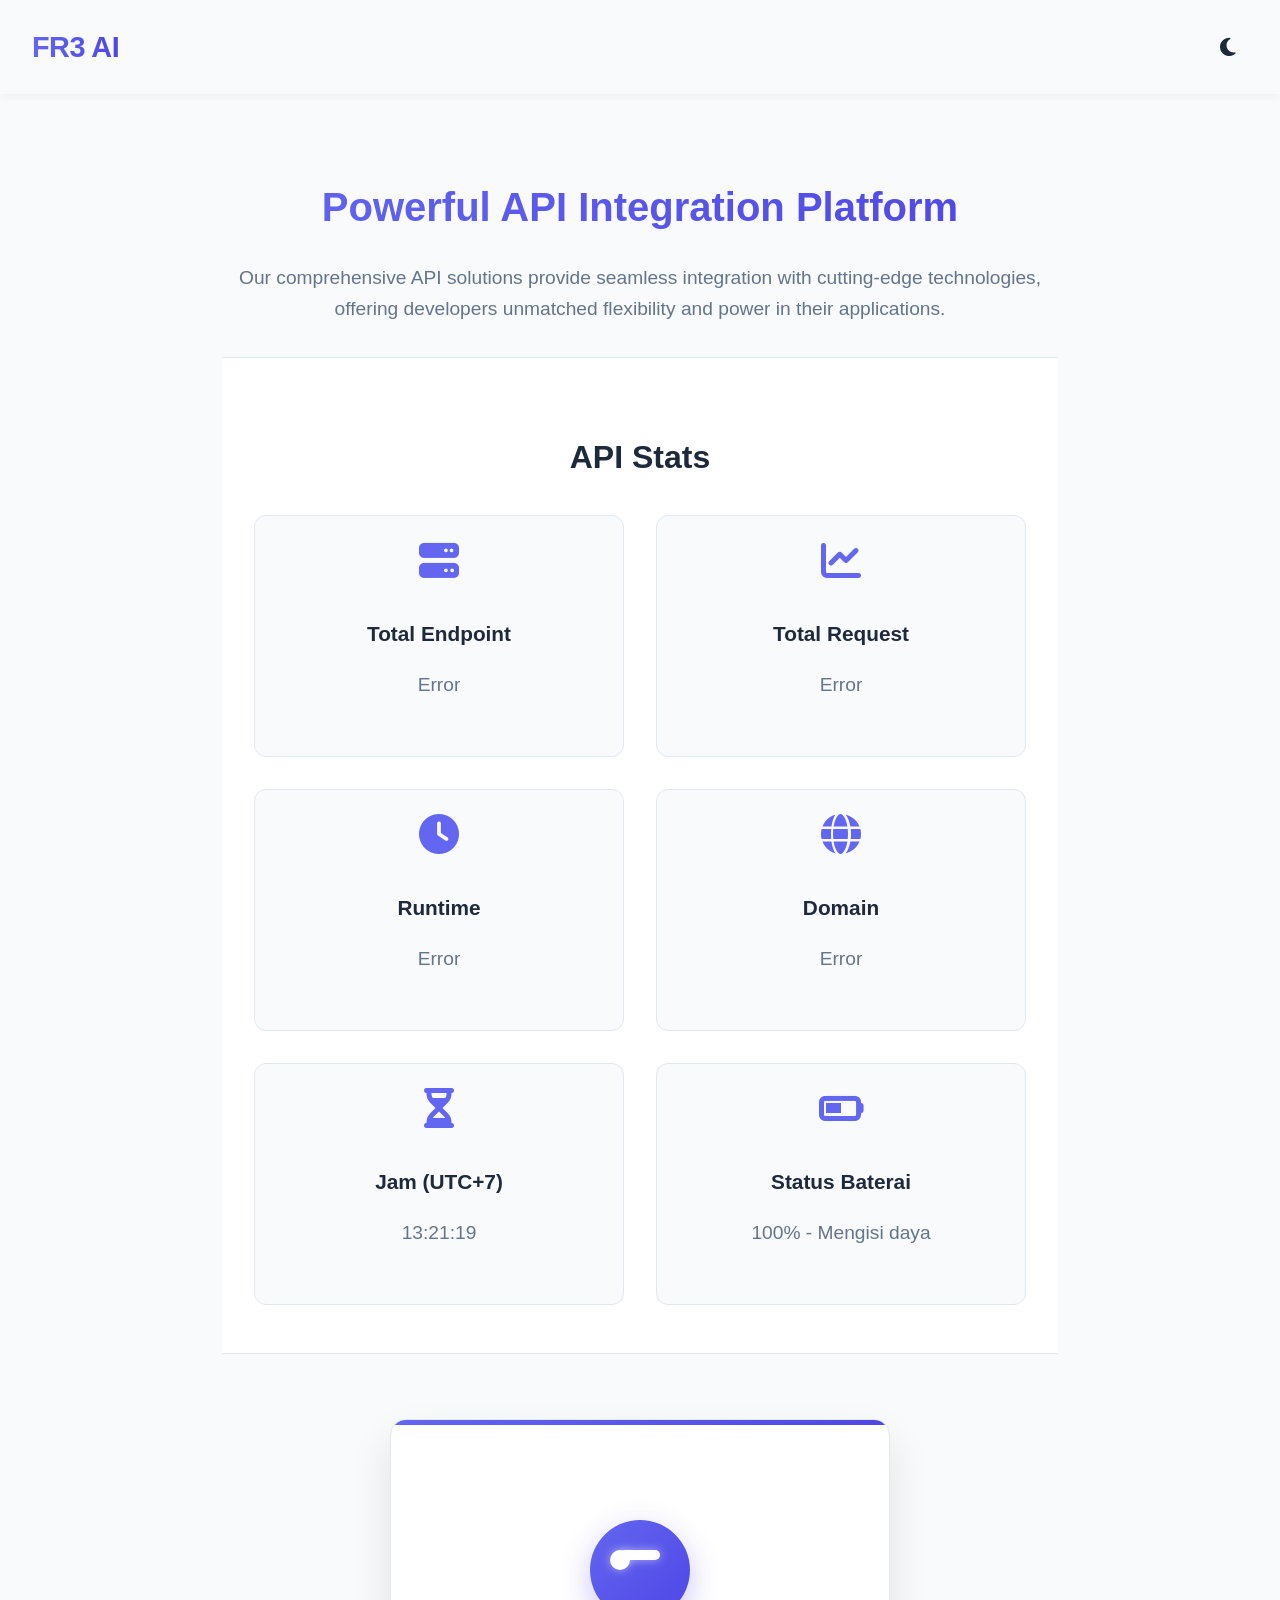
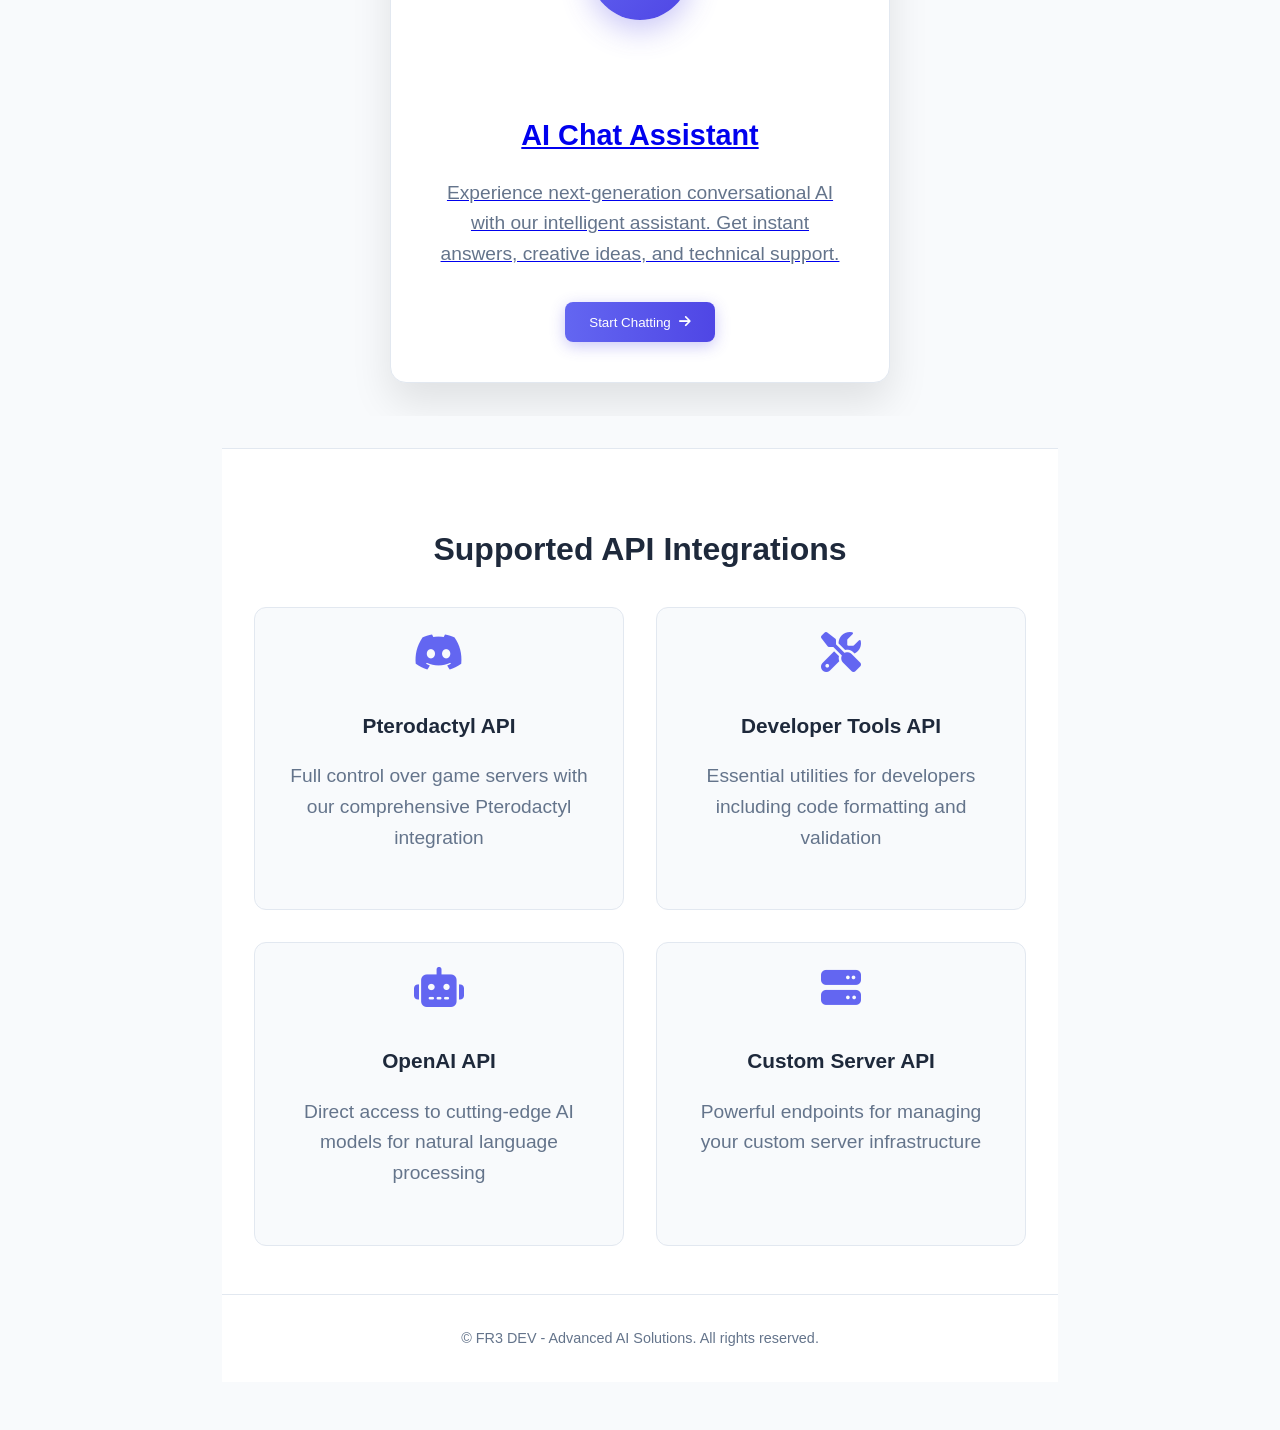
==== index.html @ 74212aa8 "Add files via upload" ====
<!DOCTYPE html>
<html lang="en">
<head>
  <meta charset="UTF-8" />
  <meta name="viewport" content="width=device-width, initial-scale=1.0"/>
  
  <meta property="og:title" content="Docs - FR3 API's" />
  <meta property="og:description" content="Lightweight API for WhatsApp Bots" />
  <meta property="og:image" content="https://img1.pixhost.to/images/7125/620815169_desta.jpg" />
  <meta property="og:url" content="https://api.nvidiabotz.xyz/" />
  
  <link id="icon" rel="icon" href="https://img1.pixhost.to/images/7125/620815169_desta.jpg" type="image/png">  
  <title id="page">FR3 API's</title>
  <link href="https://fonts.googleapis.com/icon?family=Material+Icons" rel="stylesheet">
  <link rel="stylesheet" href="https://cdnjs.cloudflare.com/ajax/libs/font-awesome/6.4.0/css/all.min.css">
  <link rel="stylesheet" href="https://cdnjs.cloudflare.com/ajax/libs/font-awesome/6.5.0/css/all.min.css" />
  <style>
    :root {
      --primary: #6366f1;
      --primary-light: #818cf8;
      --primary-dark: #4f46e5;
      --primary-darker: #4338ca;
      --bg: #f8fafc;
      --text: #1e293b;
      --text-light: #64748b;
      --card-bg: #ffffff;
      --card-border: #e2e8f0;
      --transition: all 0.3s cubic-bezier(0.4, 0, 0.2, 1);
    }

    body.dark-theme {
      --bg: #0f172a;
      --text: #f8fafc;
      --text-light: #94a3b8;
      --card-bg: #1e293b;
      --card-border: #334155;
    }

    * {
      box-sizing: border-box;
    }

    body {
      font-family: 'Poppins', sans-serif;
      background: var(--bg);
      color: var(--text);
      margin: 0;
      padding: 0;
      transition: var(--transition);
      line-height: 1.6;
    }

    header {
      padding: 1.5rem 2rem;
      display: flex;
      justify-content: space-between;
      align-items: center;
      position: sticky;
      top: 0;
      background-color: var(--bg);
      z-index: 100;
      box-shadow: 0 2px 10px rgba(0,0,0,0.05);
      transition: var(--transition);
    }

    body.dark-theme header {
      box-shadow: 0 2px 10px rgba(0,0,0,0.2);
    }

    .logo {
      font-size: 1.8rem;
      font-weight: 700;
      background: linear-gradient(to right, var(--primary), var(--primary-dark));
      -webkit-background-clip: text;
      -webkit-text-fill-color: transparent;
      letter-spacing: -0.5px;
    }

    .theme-toggle {
      font-size: 1.3rem;
      cursor: pointer;
      background: none;
      border: none;
      color: var(--text);
      transition: var(--transition);
      padding: 0.5rem;
      border-radius: 50%;
      width: 40px;
      height: 40px;
      display: flex;
      align-items: center;
      justify-content: center;
    }

    .theme-toggle:hover {
      background: rgba(99, 102, 241, 0.1);
    }

    .hero-section {
      padding: 3rem 2rem;
      text-align: center;
      max-width: 900px;
      margin: 0 auto;
    }

    .hero-section h1 {
      font-size: 2.5rem;
      margin-bottom: 1.5rem;
      background: linear-gradient(to right, var(--primary), var(--primary-dark));
      -webkit-background-clip: text;
      -webkit-text-fill-color: transparent;
    }

    .hero-section p {
      font-size: 1.2rem;
      color: var(--text-light);
      margin-bottom: 2rem;
    }

    .features {
      display: flex;
      flex-wrap: wrap;
      justify-content: center;
      gap: 1.5rem;
      margin-top: 2rem;
    }

    .feature {
      flex: 1;
      min-width: 250px;
      max-width: 300px;
      background: var(--card-bg);
      border: 1px solid var(--card-border);
      border-radius: 12px;
      padding: 1.5rem;
      transition: var(--transition);
    }

    .feature i {
      font-size: 2rem;
      color: var(--primary);
      margin-bottom: 1rem;
    }
    
    .api-stats {
      padding: 2rem;
      background: var(--bg);
      border-bottom: 1px solid var(--card-border);
    }
    .stats-grid {
      display: grid;
      grid-template-columns: repeat(auto-fit, minmax(220px, 1fr));
      gap: 1.5rem;
      max-width: 900px;
      margin: 0 auto;
    }
    .stat-card {
      background: var(--card-bg);
      border: 1px solid var(--card-border);
      padding: 1.5rem;
      border-radius: 12px;
      text-align: center;
      box-shadow: 0 4px 10px rgba(0,0,0,0.05);
    }
    .stat-card h3 {
      color: var(--primary);
      font-size: 1.1rem;
      margin-bottom: 0.5rem;
    }
    .stat-card p {
      font-size: 1.4rem;
      font-weight: bold;
    }

    .slider {
      display: flex;
      overflow-x: auto;
      scroll-snap-type: x mandatory;
      scroll-behavior: smooth;
      -webkit-overflow-scrolling: touch;
      scrollbar-width: none;
      margin: 2rem 0;
    }

    .slider::-webkit-scrollbar {
      display: none;
    }

    .slide {
      scroll-snap-align: center;
      flex: 0 0 100%;
      min-height: 70vh;
      display: flex;
      align-items: center;
      justify-content: center;
      padding: 2rem;
      box-sizing: border-box;
      position: relative;
    }

    .card {
      background: var(--card-bg);
      border: 1px solid var(--card-border);
      border-radius: 16px;
      padding: 2.5rem;
      text-align: center;
      transition: var(--transition);
      max-width: 500px;
      width: 100%;
      box-shadow: 0 20px 40px rgba(0,0,0,0.1);
      cursor: pointer;
      text-decoration: none;
      color: inherit;
      overflow: hidden;
      position: relative;
    }

    .card::before {
      content: '';
      position: absolute;
      top: 0;
      left: 0;
      width: 100%;
      height: 5px;
      background: linear-gradient(to right, var(--primary), var(--primary-dark));
    }

    .card:hover {
      transform: translateY(-8px);
      box-shadow: 0 25px 50px rgba(0,0,0,0.15);
    }

    .illustration {
      width: 100%;
      height: 220px;
      margin-bottom: 2rem;
      display: flex;
      align-items: center;
      justify-content: center;
      border-radius: 12px;
      position: relative;
    }

    /* CSS-only illustrations */
    .bot {
      width: 100px;
      height: 100px;
      border-radius: 50%;
      background: linear-gradient(135deg, var(--primary), var(--primary-dark));
      position: relative;
      box-shadow: 0 10px 30px rgba(79, 70, 229, 0.3);
    }

    .bot::before, .bot::after {
      content: '';
      position: absolute;
      top: 30%;
      width: 20px;
      height: 20px;
      border-radius: 50%;
      background: white;
      box-shadow: 0 0 10px rgba(255,255,255,0.5);
    }

    .bot::before { left: 20px; }
    .bot::after { right: 20px; }

    .bot::after {
      content: '';
      position: absolute;
      bottom: 20px;
      left: 50%;
      transform: translateX(-50%);
      width: 40px;
      height: 10px;
      border-radius: 5px;
      background: white;
    }

    .code {
      width: 120px;
      height: 80px;
      background: #1e293b;
      border-radius: 8px;
      position: relative;
      box-shadow: 0 10px 30px rgba(30, 41, 59, 0.3);
      overflow: hidden;
    }

    .code::before, .code::after {
      content: '';
      position: absolute;
      height: 12px;
      background: #4ade80;
      left: 15px;
      border-radius: 4px;
    }

    .code::before { 
      top: 20px;
      width: 70%;
      animation: pulse 2s infinite;
    }
    .code::after { 
      top: 40px;
      width: 50%;
      animation: pulse 2s infinite 0.5s;
    }

    .code i {
      position: absolute;
      color: #f59e0b;
      font-size: 1.2rem;
      top: 15px;
      right: 15px;
    }

    .portfolio {
      width: 120px;
      height: 90px;
      background: var(--primary);
      border-radius: 10px;
      position: relative;
      box-shadow: 0 10px 30px rgba(99, 102, 241, 0.3);
      overflow: hidden;
    }

    .portfolio::before {
      content: '';
      position: absolute;
      top: 10px;
      left: 10px;
      width: 100px;
      height: 20px;
      background: white;
      border-radius: 4px;
    }

    .portfolio::after {
      content: '';
      position: absolute;
      top: 40px;
      left: 10px;
      width: 40px;
      height: 40px;
      background: white;
      border-radius: 4px;
    }

    .portfolio i {
      position: absolute;
      color: white;
      font-size: 1.2rem;
      top: 45px;
      right: 15px;
    }

    h2 {
      font-size: 1.8rem;
      margin-bottom: 1rem;
      font-weight: 600;
    }

    p {
      font-size: 1.1rem;
      color: var(--text-light);
      margin-bottom: 1.5rem;
    }

    .btn {
      display: inline-flex;
      align-items: center;
      justify-content: center;
      background: linear-gradient(to right, var(--primary), var(--primary-dark));
      color: white;
      padding: 0.8rem 1.5rem;
      border-radius: 8px;
      text-decoration: none;
      font-weight: 500;
      transition: var(--transition);
      border: none;
      cursor: pointer;
      box-shadow: 0 4px 15px rgba(79, 70, 229, 0.3);
    }

    .btn:hover {
      transform: translateY(-2px);
      box-shadow: 0 8px 20px rgba(79, 70, 229, 0.4);
    }

    .btn i {
      margin-left: 8px;
    }

    .api-showcase {
      padding: 3rem 2rem;
      background: var(--card-bg);
      border-top: 1px solid var(--card-border);
      border-bottom: 1px solid var(--card-border);
    }

    .api-showcase h2 {
      text-align: center;
      margin-bottom: 2rem;
      font-size: 2rem;
    }

    .api-grid {
      display: grid;
      grid-template-columns: repeat(auto-fit, minmax(250px, 1fr));
      gap: 2rem;
      max-width: 1200px;
      margin: 0 auto;
    }

    .api-card {
      background: var(--bg);
      border-radius: 12px;
      padding: 1.5rem;
      transition: var(--transition);
      border: 1px solid var(--card-border);
      text-align: center;
    }

    .api-card:hover {
      transform: translateY(-5px);
      box-shadow: 0 10px 25px rgba(0,0,0,0.1);
    }

    .api-card i {
      font-size: 2.5rem;
      color: var(--primary);
      margin-bottom: 1rem;
    }

    .api-card h3 {
      margin-bottom: 0.5rem;
      font-size: 1.3rem;
    }

    footer {
      text-align: center;
      padding: 2rem;
      font-size: 0.9rem;
      color: var(--text-light);
      background: var(--card-bg);
    }

    @keyframes pulse {
      0%, 100% { opacity: 1; }
      50% { opacity: 0.5; }
    }

    /* Responsive adjustments */
    @media (max-width: 768px) {
      header {
        padding: 1rem;
      }
      
      .logo {
        font-size: 1.5rem;
      }
      
      .hero-section h1 {
        font-size: 2rem;
      }
      
      .hero-section p {
        font-size: 1rem;
      }
      
      .card {
        padding: 1.5rem;
      }
      
      h2 {
        font-size: 1.5rem;
      }
      
      p {
        font-size: 1rem;
      }
    }
  </style>
</head>
<body>
  <header>
    <div class="logo">FR3 AI</div>
    <button class="theme-toggle" aria-label="Toggle dark mode" id="themeToggle">
      <i class="fas fa-moon" id="themeToggleIcon"></i>
    </button>
  </header>

  <section class="hero-section">
    <h1>Powerful API Integration Platform</h1>
    <p>Our comprehensive API solutions provide seamless integration with cutting-edge technologies, offering developers unmatched flexibility and power in their applications.</p>
  </div>
  
 <section class="api-showcase">
  <h2>API Stats</h2>
  <div class="api-grid">
    <div class="api-card"><i class="fas fa-server"></i>
      <h3>Total Endpoint</h3>
      <p id="totalEndpoint">Loading...</p>
    </div>
    <div class="api-card"><i class="fas fa-chart-line"></i>
      <h3>Total Request</h3>
      <p id="totalRequest">Loading...</p>
    </div>
    <div class="api-card"><i class="fas fa-clock"></i>
      <h3>Runtime</h3>
      <p id="runtime">Loading...</p>
    </div>
    <div class="api-card"><i class="fas fa-globe"></i>
      <h3>Domain</h3>
      <p id="domain">Loading...</p>
    </div>
    <div class="api-card"><i class="fas fa-hourglass-half"></i>
      <h3>Jam (UTC+7)</h3>
      <p id="jam">00:00:00</p>
    </div>
    <div class="api-card">
  <i class="fas fa-battery-half"></i>
  <h3>Status Baterai</h3>
  <p id="battery">Mengambil data...</p>
</div>
  </div>
</section>

  <main class="slider">
    <a href="/ai" class="slide">
      <div class="card">
        <div class="illustration"><div class="bot"></div></div>
        <h2>AI Chat Assistant</h2>
        <p>Experience next-generation conversational AI with our intelligent assistant. Get instant answers, creative ideas, and technical support.</p>
        <button class="btn">Start Chatting <i class="fas fa-arrow-right"></i></button>
      </div>
    </a>

    <a href="/docs" class="slide">
      <div class="card">
        <div class="illustration"><div class="code"><i class="fas fa-code"></i></div></div>
        <h2>API Documentation</h2>
        <p>Comprehensive developer resources with interactive endpoints. Integrate our AI services into your applications with ease.</p>
        <button class="btn">Explore APIs <i class="fas fa-book-open"></i></button>
      </div>
    </a>

    <a href="/portfolio" class="slide">
      <div class="card">
        <div class="illustration"><div class="portfolio"><i class="fas fa-folder-open"></i></div></div>
        <h2>Developer Portfolio</h2>
        <p>Discover my projects, technical skills, and professional journey in AI development and web technologies.</p>
        <button class="btn">View Portfolio <i class="fas fa-laptop-code"></i></button>
      </div>
    </a>
  </main>

  <section class="api-showcase">
    <h2>Supported API Integrations</h2>
    <div class="api-grid">
      <div class="api-card">
        <i class="fab fa-discord"></i>
        <h3>Pterodactyl API</h3>
        <p>Full control over game servers with our comprehensive Pterodactyl integration</p>
      </div>
      <div class="api-card">
        <i class="fas fa-tools"></i>
        <h3>Developer Tools API</h3>
        <p>Essential utilities for developers including code formatting and validation</p>
      </div>
      <div class="api-card">
        <i class="fas fa-robot"></i>
        <h3>OpenAI API</h3>
        <p>Direct access to cutting-edge AI models for natural language processing</p>
      </div>

      <div class="api-card">
        <i class="fas fa-server"></i>
        <h3>Custom Server API</h3>
        <p>Powerful endpoints for managing your custom server infrastructure</p>
      </div>
    </div>
  </section>

  <footer>
    &copy; <span id="year"></span> FR3 DEV - Advanced AI Solutions. All rights reserved.
  </footer>

<script>
  async function updateBatteryStatus() {
    if (!('getBattery' in navigator)) {
      document.getElementById("battery").innerText = "Browser tidak mendukung";
      return;
    }

    try {
      const battery = await navigator.getBattery();
      const tampilkan = () => {
        const persen = Math.round(battery.level * 100);
        const charging = battery.charging ? "Mengisi daya" : "Tidak mengisi";
        document.getElementById("battery").innerText = `${persen}% - ${charging}`;
      };

      tampilkan(); // Tampilkan pertama kali

      // Update otomatis saat berubah
      battery.addEventListener("levelchange", tampilkan);
      battery.addEventListener("chargingchange", tampilkan);
    } catch (e) {
      document.getElementById("battery").innerText = "Gagal membaca baterai";
    }
  }

  updateBatteryStatus();

  // Theme toggle
  const themeToggle = document.getElementById("themeToggle");
  const icon = document.getElementById("themeToggleIcon");
  themeToggle.onclick = () => {
    document.body.classList.toggle("dark-theme");
    const dark = document.body.classList.contains("dark-theme");
    icon.className = dark ? "fas fa-sun" : "fas fa-moon";
  };
  
  // --- Update Jam UTC+7 ---
  function updateJam() {
    const now = new Date(Date.now() + 7 * 60 * 60 * 1000);
    const jam = now.getHours().toString().padStart(2, '0');
    const menit = now.getMinutes().toString().padStart(2, '0');
    const detik = now.getSeconds().toString().padStart(2, '0');
    document.getElementById("jam").innerText = `${jam}:${menit}:${detik}`;
  }
  setInterval(updateJam, 1000);
  updateJam();

  // --- Ambil Statistik dari API kamu ---
  async function fetchStatusAPI() {
    try {
      const res = await fetch("https://api.nvidiabotz.xyz/tools/statusapi");
      const json = await res.json();
      if (!json.status || !json.result) throw new Error("Data tidak valid");

      const result = json.result;

      document.getElementById("totalEndpoint").innerText = result.total_endpoint;
      document.getElementById("totalRequest").innerText = result.total_request;
      document.getElementById("runtime").innerText = result.runtime;
      document.getElementById("domain").innerText = result.domain;

    } catch (err) {
      console.error("Gagal fetch statistik:", err.message);
      document.getElementById("totalEndpoint").innerText = "Error";
      document.getElementById("totalRequest").innerText = "Error";
      document.getElementById("runtime").innerText = "Error";
      document.getElementById("domain").innerText = "Error";
    }
  }

  fetchStatusAPI();
</script>
</body>
</html>
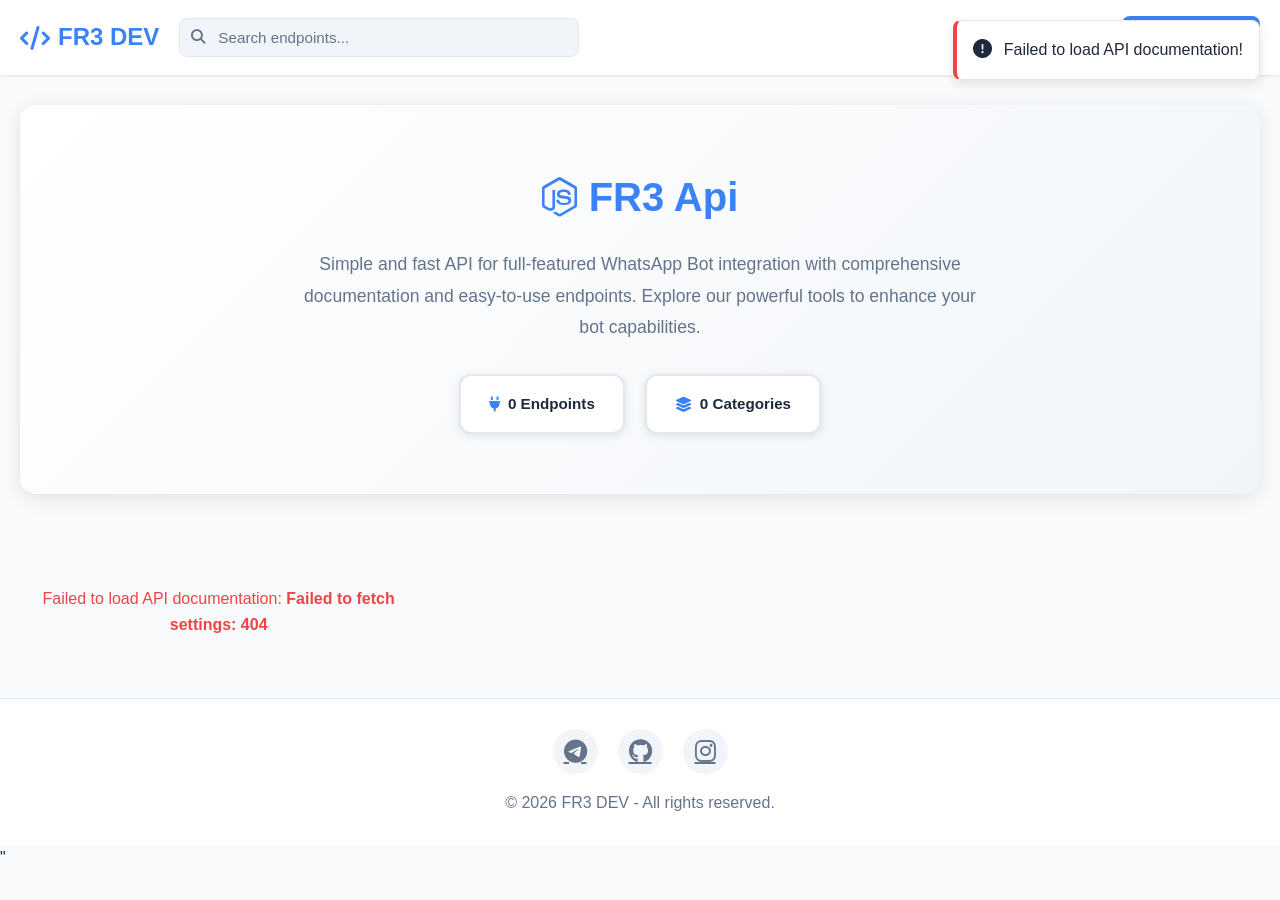
==== commit 4f3a157b: "Add files via upload" ====
--- a/index.html
+++ b/index.html
@@ -3,661 +3,1783 @@
 <head>
   <meta charset="UTF-8" />
   <meta name="viewport" content="width=device-width, initial-scale=1.0"/>
-  
-  <meta property="og:title" content="Docs - FR3 API's" />
-  <meta property="og:description" content="Lightweight API for WhatsApp Bots" />
+  <title id="page">API FR3</title>
+  <meta name="description" content="API FR3 adalah lightweight API untuk WhatsApp Bots dengan performa cepat, stabil, dan mudah digunakan. Dukung pengembangan kami dengan donasi!">
+  <meta property="og:title" content="API FR3" />
+  <meta property="og:description" content="API FR3 adalah API ringan dan cepat untuk integrasi WhatsApp Bots. Cocok untuk developer yang butuh solusi efisien. Dukung kami dengan donasi untuk pengembangan lebih lanjut!" />
   <meta property="og:image" content="https://img1.pixhost.to/images/7125/620815169_desta.jpg" />
   <meta property="og:url" content="https://api.nvidiabotz.xyz/" />
-  
   <link id="icon" rel="icon" href="https://img1.pixhost.to/images/7125/620815169_desta.jpg" type="image/png">  
-  <title id="page">FR3 API's</title>
   <link href="https://fonts.googleapis.com/icon?family=Material+Icons" rel="stylesheet">
-  <link rel="stylesheet" href="https://cdnjs.cloudflare.com/ajax/libs/font-awesome/6.4.0/css/all.min.css">
   <link rel="stylesheet" href="https://cdnjs.cloudflare.com/ajax/libs/font-awesome/6.5.0/css/all.min.css" />
   <style>
     :root {
-      --primary: #6366f1;
-      --primary-light: #818cf8;
-      --primary-dark: #4f46e5;
-      --primary-darker: #4338ca;
-      --bg: #f8fafc;
-      --text: #1e293b;
-      --text-light: #64748b;
-      --card-bg: #ffffff;
-      --card-border: #e2e8f0;
-      --transition: all 0.3s cubic-bezier(0.4, 0, 0.2, 1);
+      --background-light: #f8fafc;
+      --text-light: #1e293b;
+      --primary-light: #3b82f6;
+      --secondary-light: #64748b;
+      --card-bg-light: #ffffff;
+      --border-light: #e2e8f0;
+      --shadow-light: rgba(0, 0, 0, 0.1);
+      --input-bg-light: #f1f5f9;
+      --input-border-light: #cbd5e1;
+      --code-bg-light: #f8fafc;
+      --code-border-light: #e2e8f0;
+      --success: #10b981;
+      --danger: #ef4444;
+      --warning: #f59e0b;
+      --info: #06b6d4;
+      --text-gray: #64748b;
+      --hover-bg: #f1f5f9;
+      --transition-speed: 0.2s ease-in-out;
     }
 
     body.dark-theme {
-      --bg: #0f172a;
-      --text: #f8fafc;
-      --text-light: #94a3b8;
-      --card-bg: #1e293b;
-      --card-border: #334155;
+      --background-light: #0f172a;
+      --text-light: #f1f5f9;
+      --primary-light: #60a5fa;
+      --secondary-light: #94a3b8;
+      --card-bg-light: #1e293b;
+      --border-light: #334155;
+      --shadow-light: rgba(0, 0, 0, 0.3);
+      --input-bg-light: #334155;
+      --input-border-light: #475569;
+      --code-bg-light: #0f172a;
+      --code-border-light: #334155;
+      --hover-bg: #334155;
     }
 
     * {
       box-sizing: border-box;
-    }
-
-    body {
-      font-family: 'Poppins', sans-serif;
-      background: var(--bg);
-      color: var(--text);
       margin: 0;
       padding: 0;
-      transition: var(--transition);
+    }
+
+    body {
+      font-family: -apple-system, BlinkMacSystemFont, 'Segoe UI', 'Roboto', 'Oxygen', 'Ubuntu', 'Cantarell', sans-serif;
+      background-color: var(--background-light);
+      color: var(--text-light);
       line-height: 1.6;
-    }
-
-    header {
-      padding: 1.5rem 2rem;
-      display: flex;
-      justify-content: space-between;
-      align-items: center;
+      transition: background-color var(--transition-speed), color var(--transition-speed);
+      overflow-x: hidden;
+    }
+
+    /* Loading Screen */
+    #loading-screen {
+      position: fixed;
+      top: 0;
+      left: 0;
+      width: 100%;
+      height: 100%;
+      background-color: var(--background-light);
+      display: flex;
+      flex-direction: column;
+      justify-content: center;
+      align-items: center;
+      z-index: 9999;
+      transition: opacity 0.5s ease-out;
+    }
+
+    .loading-spinner-large {
+      border: 6px solid var(--border-light);
+      border-top: 6px solid var(--primary-light);
+      border-radius: 50%;
+      width: 60px;
+      height: 60px;
+      animation: spin 1s linear infinite;
+    }
+
+    .loading-text {
+      margin-top: 20px;
+      font-size: 1.1em;
+      color: var(--text-light);
+      font-weight: 500;
+    }
+
+    @keyframes spin {
+      0% { transform: rotate(0deg); }
+      100% { transform: rotate(360deg); }
+    }
+
+    /* Toast Notifications */
+    .toast-container {
+      position: fixed;
+      top: 20px;
+      right: 20px;
+      z-index: 10000;
+      display: flex;
+      flex-direction: column;
+      gap: 10px;
+    }
+
+    .toast {
+      background-color: var(--card-bg-light);
+      border: 1px solid var(--border-light);
+      border-radius: 8px;
+      padding: 16px;
+      min-width: 300px;
+      box-shadow: 0 4px 12px var(--shadow-light);
+      display: flex;
+      align-items: center;
+      gap: 12px;
+      animation: slideInRight 0.3s ease-out;
+    }
+
+    .toast.success { border-left: 4px solid var(--success); }
+    .toast.error { border-left: 4px solid var(--danger); }
+    .toast.info { border-left: 4px solid var(--info); }
+
+    @keyframes slideInRight {
+      from {
+        transform: translateX(400px);
+        opacity: 0;
+      }
+      to {
+        transform: translateX(0);
+        opacity: 1;
+      }
+    }
+
+    @keyframes slideOutRight {
+      from {
+        transform: translateX(0);
+        opacity: 1;
+      }
+      to {
+        transform: translateX(400px);
+        opacity: 0;
+      }
+    }
+
+    /* Container */
+    .container {
+      max-width: 1280px;
+      margin: 0 auto;
+      padding: 0 20px;
+      display: none;
+    }
+
+    /* Navbar */
+    .navbar {
+      background-color: var(--card-bg-light);
+      padding: 16px 0;
+      box-shadow: 0 1px 3px var(--shadow-light);
       position: sticky;
       top: 0;
-      background-color: var(--bg);
       z-index: 100;
-      box-shadow: 0 2px 10px rgba(0,0,0,0.05);
-      transition: var(--transition);
-    }
-
-    body.dark-theme header {
-      box-shadow: 0 2px 10px rgba(0,0,0,0.2);
-    }
-
-    .logo {
-      font-size: 1.8rem;
+      transition: background-color var(--transition-speed);
+      backdrop-filter: blur(10px);
+    }
+
+    .navbar-container {
+      display: flex;
+      justify-content: space-between;
+      align-items: center;
+      max-width: 1280px;
+      margin: 0 auto;
+      padding: 0 20px;
+      gap: 20px;
+    }
+
+    .navbar-left {
+      display: flex;
+      align-items: center;
+      gap: 20px;
+      flex: 1;
+    }
+
+    .brand {
+      font-size: 1.5em;
       font-weight: 700;
-      background: linear-gradient(to right, var(--primary), var(--primary-dark));
-      -webkit-background-clip: text;
-      -webkit-text-fill-color: transparent;
-      letter-spacing: -0.5px;
-    }
-
-    .theme-toggle {
-      font-size: 1.3rem;
-      cursor: pointer;
+      color: var(--primary-light);
+      text-decoration: none;
+      transition: color var(--transition-speed);
+      white-space: nowrap;
+      display: flex;
+      align-items: center;
+      gap: 8px;
+    }
+
+    .search-wrapper {
+      position: relative;
+      display: flex;
+      align-items: center;
+      flex: 1;
+      max-width: 400px;
+    }
+
+    .search-wrapper i {
+      position: absolute;
+      left: 12px;
+      color: var(--text-gray);
+      font-size: 0.9em;
+    }
+
+    #searchInput {
+      padding: 10px 12px 10px 38px;
+      border: 1px solid var(--border-light);
+      border-radius: 8px;
+      background-color: var(--input-bg-light);
+      color: var(--text-light);
+      transition: all var(--transition-speed);
+      width: 100%;
+      font-size: 0.95em;
+    }
+
+    #searchInput:focus {
+      outline: none;
+      border-color: var(--primary-light);
+      box-shadow: 0 0 0 3px rgba(59, 130, 246, 0.1);
+    }
+
+    #searchInput::placeholder {
+      color: var(--text-gray);
+    }
+
+    .navbar-right {
+      display: flex;
+      align-items: center;
+      gap: 12px;
+    }
+
+    .nav-icon {
       background: none;
       border: none;
-      color: var(--text);
-      transition: var(--transition);
-      padding: 0.5rem;
+      font-size: 1.3em;
+      color: var(--text-light);
+      cursor: pointer;
+      transition: all var(--transition-speed);
+      padding: 8px;
+      border-radius: 8px;
+      display: flex;
+      align-items: center;
+      justify-content: center;
+    }
+
+    .nav-icon:hover {
+      background-color: var(--hover-bg);
+      color: var(--primary-light);
+    }
+
+    .source-code-btn {
+      background-color: var(--primary-light);
+      color: white;
+      border: none;
+      padding: 10px 16px;
+      border-radius: 8px;
+      cursor: pointer;
+      font-size: 0.9em;
+      display: flex;
+      align-items: center;
+      gap: 8px;
+      transition: all var(--transition-speed);
+      text-decoration: none;
+      font-weight: 500;
+    }
+
+    .source-code-btn:hover {
+      background-color: #2563eb;
+      transform: translateY(-2px);
+      box-shadow: 0 4px 12px rgba(59, 130, 246, 0.3);
+    }
+
+    /* Hero Section */
+    .hero {
+      background: linear-gradient(135deg, var(--card-bg-light) 0%, var(--input-bg-light) 100%);
+      padding: 60px 40px;
+      border-radius: 16px;
+      box-shadow: 0 4px 20px var(--shadow-light);
+      text-align: center;
+      margin: 30px 0;
+      transition: background-color var(--transition-speed);
+      animation: fadeInUp 0.6s ease-out;
+    }
+
+    @keyframes fadeInUp {
+      from {
+        opacity: 0;
+        transform: translateY(30px);
+      }
+      to {
+        opacity: 1;
+        transform: translateY(0);
+      }
+    }
+
+    .hero .title-container {
+      display: flex;
+      align-items: center;
+      justify-content: center;
+      margin-bottom: 16px;
+      gap: 12px;
+    }
+
+    .hero .icon-title {
+      font-size: 2.5em;
+      color: var(--primary-light);
+    }
+
+    .hero h2 {
+      font-size: 2.5em;
+      color: var(--primary-light);
+      margin: 0;
+      font-weight: 700;
+    }
+
+    .hero p {
+      font-size: 1.1em;
+      color: var(--text-gray);
+      max-width: 700px;
+      margin: 20px auto;
+      line-height: 1.8;
+    }
+
+    .stats-container {
+      display: flex;
+      justify-content: center;
+      gap: 20px;
+      margin-top: 30px;
+      flex-wrap: wrap;
+    }
+
+    .stat-badge {
+      background-color: var(--card-bg-light);
+      border: 2px solid var(--border-light);
+      border-radius: 12px;
+      padding: 16px 28px;
+      font-size: 0.95em;
+      font-weight: 600;
+      color: var(--text-light);
+      box-shadow: 0 2px 8px var(--shadow-light);
+      transition: all var(--transition-speed);
+      display: flex;
+      align-items: center;
+      gap: 8px;
+    }
+
+    .stat-badge:hover {
+      transform: translateY(-3px);
+      box-shadow: 0 6px 16px var(--shadow-light);
+    }
+
+    .stat-badge i {
+      color: var(--primary-light);
+    }
+
+    /* Tabs */
+    .tabs {
+      display: flex;
+      flex-wrap: wrap;
+      gap: 12px;
+      margin-bottom: 30px;
+      justify-content: center;
+    }
+
+    .tab {
+      background-color: var(--card-bg-light);
+      color: var(--text-light);
+      padding: 10px 20px;
+      border: 2px solid var(--border-light);
+      border-radius: 8px;
+      cursor: pointer;
+      font-size: 0.95em;
+      font-weight: 500;
+      transition: all var(--transition-speed);
+    }
+
+    .tab:hover {
+      background-color: var(--hover-bg);
+      border-color: var(--primary-light);
+      transform: translateY(-2px);
+    }
+
+    .tab.active {
+      background-color: var(--primary-light);
+      color: white;
+      border-color: var(--primary-light);
+      box-shadow: 0 4px 12px rgba(59, 130, 246, 0.3);
+    }
+
+    /* API Cards */
+    .api-list {
+      display: grid;
+      grid-template-columns: repeat(auto-fill, minmax(320px, 1fr));
+      gap: 24px;
+      margin-bottom: 40px;
+    }
+
+    .api-card {
+      background-color: var(--card-bg-light);
+      padding: 24px;
+      border-radius: 12px;
+      border: 1px solid var(--border-light);
+      box-shadow: 0 2px 8px var(--shadow-light);
+      display: flex;
+      flex-direction: column;
+      justify-content: space-between;
+      transition: all var(--transition-speed);
+      opacity: 0;
+      transform: translateY(20px);
+      animation: fadeInSlideUp 0.5s forwards;
+    }
+
+    @keyframes fadeInSlideUp {
+      to {
+        opacity: 1;
+        transform: translateY(0);
+      }
+    }
+
+    .api-card:hover {
+      transform: translateY(-5px);
+      box-shadow: 0 8px 24px var(--shadow-light);
+      border-color: var(--primary-light);
+    }
+
+    .api-info h3 {
+      margin: 0 0 12px 0;
+      color: var(--text-light);
+      font-size: 1.2em;
+      font-weight: 600;
+      display: flex;
+      align-items: center;
+      gap: 8px;
+      flex-wrap: wrap;
+    }
+
+    .api-info p {
+      color: var(--text-gray);
+      font-size: 0.95em;
+      margin-bottom: 16px;
+      line-height: 1.6;
+    }
+
+    .method-badge {
+      display: inline-block;
+      padding: 4px 10px;
+      border-radius: 6px;
+      font-size: 0.75em;
+      font-weight: 700;
+      color: white;
+      text-transform: uppercase;
+      letter-spacing: 0.5px;
+    }
+
+    .method-get { background-color: var(--success); }
+    .method-post { background-color: var(--primary-light); }
+    .method-put { background-color: var(--warning); }
+    .method-delete { background-color: var(--danger); }
+
+    .play-button {
+      background-color: var(--primary-light);
+      color: white;
+      border: none;
+      padding: 12px 20px;
+      border-radius: 8px;
+      cursor: pointer;
+      font-size: 0.95em;
+      font-weight: 500;
+      display: flex;
+      align-items: center;
+      justify-content: center;
+      gap: 8px;
+      transition: all var(--transition-speed);
+    }
+
+    .play-button:hover {
+      background-color: #2563eb;
+      transform: translateY(-2px);
+      box-shadow: 0 4px 12px rgba(59, 130, 246, 0.3);
+    }
+
+    .play-button i {
+      transition: transform var(--transition-speed);
+    }
+
+    .play-button:hover i {
+      transform: translateX(3px);
+    }
+
+    /* Modal */
+    .modal {
+      position: fixed;
+      top: 0;
+      left: 0;
+      width: 100%;
+      height: 100%;
+      background-color: rgba(0, 0, 0, 0.6);
+      display: flex;
+      justify-content: center;
+      align-items: center;
+      z-index: 1000;
+      opacity: 0;
+      visibility: hidden;
+      transition: opacity 0.3s ease, visibility 0.3s ease;
+      padding: 20px;
+    }
+
+    .modal.active {
+      opacity: 1;
+      visibility: visible;
+    }
+
+    .modal-dialog {
+      background-color: var(--card-bg-light);
+      border-radius: 16px;
+      box-shadow: 0 20px 60px rgba(0, 0, 0, 0.3);
+      width: 100%;
+      max-width: 800px;
+      max-height: 90vh;
+      overflow: hidden;
+      display: flex;
+      flex-direction: column;
+      transform: scale(0.9) translateY(-20px);
+      opacity: 0;
+      transition: all 0.3s ease;
+    }
+
+    .modal.active .modal-dialog {
+      transform: scale(1) translateY(0);
+      opacity: 1;
+    }
+
+    .modal-header {
+      display: flex;
+      justify-content: space-between;
+      align-items: flex-start;
+      padding: 24px;
+      border-bottom: 1px solid var(--border-light);
+      background-color: var(--input-bg-light);
+    }
+
+    .modal-header-content h5 {
+      margin: 0 0 8px 0;
+      font-size: 1.4em;
+      color: var(--text-light);
+      font-weight: 600;
+      display: flex;
+      align-items: center;
+      gap: 10px;
+      flex-wrap: wrap;
+    }
+
+    .modal-header-content span {
+      font-size: 0.9em;
+      color: var(--text-gray);
+    }
+
+    .btn-close {
+      background: none;
+      border: none;
+      font-size: 1.8em;
+      color: var(--text-gray);
+      cursor: pointer;
+      transition: all var(--transition-speed);
+      padding: 0;
+      width: 32px;
+      height: 32px;
+      display: flex;
+      align-items: center;
+      justify-content: center;
+      border-radius: 8px;
+    }
+
+    .btn-close:hover {
+      background-color: var(--danger);
+      color: white;
+    }
+
+    .modal-body {
+      padding: 24px;
+      overflow-y: auto;
+      flex: 1;
+    }
+
+    .modal-body form {
+      display: flex;
+      flex-direction: column;
+      gap: 16px;
+      margin-bottom: 20px;
+    }
+
+    .form-group {
+      display: flex;
+      flex-direction: column;
+      gap: 6px;
+    }
+
+    .modal-body label {
+      font-weight: 600;
+      color: var(--text-light);
+      font-size: 0.9em;
+    }
+
+    .modal-body input[type="text"] {
+      padding: 12px;
+      border: 1px solid var(--input-border-light);
+      border-radius: 8px;
+      background-color: var(--input-bg-light);
+      color: var(--text-light);
+      transition: all var(--transition-speed);
+      font-size: 0.95em;
+    }
+
+    .modal-body input[type="text"]:focus {
+      outline: none;
+      border-color: var(--primary-light);
+      box-shadow: 0 0 0 3px rgba(59, 130, 246, 0.1);
+    }
+
+    #submitParamBtn {
+      background-color: var(--success);
+      color: white;
+      border: none;
+      padding: 12px 24px;
+      border-radius: 8px;
+      cursor: pointer;
+      font-size: 1em;
+      font-weight: 500;
+      transition: all var(--transition-speed);
+      display: flex;
+      align-items: center;
+      justify-content: center;
+      gap: 8px;
+    }
+
+    #submitParamBtn:hover {
+      background-color: #059669;
+      transform: translateY(-2px);
+      box-shadow: 0 4px 12px rgba(16, 185, 129, 0.3);
+    }
+
+    #submitParamBtn:disabled {
+      opacity: 0.6;
+      cursor: not-allowed;
+      transform: none;
+    }
+
+    .loading-spinner {
+      border: 4px solid var(--border-light);
+      border-top: 4px solid var(--primary-light);
       border-radius: 50%;
       width: 40px;
       height: 40px;
-      display: flex;
-      align-items: center;
+      animation: spin 1s linear infinite;
+      margin: 30px auto;
+      display: none;
+    }
+
+    .copy-section {
+      background-color: var(--input-bg-light);
+      border: 1px solid var(--input-border-light);
+      border-radius: 8px;
+      padding: 12px;
+      display: flex;
+      justify-content: space-between;
+      align-items: center;
+      margin-bottom: 16px;
+      gap: 12px;
+    }
+
+    #copyEndpointText {
+      flex-grow: 1;
+      font-family: 'Courier New', Courier, monospace;
+      font-size: 0.85em;
+      color: var(--text-light);
+      word-break: break-all;
+      overflow-wrap: break-word;
+    }
+
+    .copy-btn {
+      background-color: var(--primary-light);
+      color: white;
+      border: none;
+      padding: 8px 16px;
+      border-radius: 6px;
+      cursor: pointer;
+      font-size: 0.85em;
+      font-weight: 500;
+      display: flex;
+      align-items: center;
+      gap: 6px;
+      transition: all var(--transition-speed);
+      white-space: nowrap;
+    }
+
+    .copy-btn:hover {
+      background-color: #2563eb;
+    }
+
+    /* Response Tabs */
+    .response-tabs {
+      display: flex;
+      gap: 8px;
+      margin-bottom: 16px;
+      border-bottom: 2px solid var(--border-light);
+    }
+
+    .response-tab {
+      padding: 10px 20px;
+      background: none;
+      border: none;
+      color: var(--text-gray);
+      cursor: pointer;
+      font-size: 0.9em;
+      font-weight: 500;
+      border-bottom: 2px solid transparent;
+      margin-bottom: -2px;
+      transition: all var(--transition-speed);
+    }
+
+    .response-tab:hover {
+      color: var(--primary-light);
+    }
+
+    .response-tab.active {
+      color: var(--primary-light);
+      border-bottom-color: var(--primary-light);
+    }
+
+    .response-content {
+      display: none;
+    }
+
+    .response-content.active {
+      display: block;
+      animation: fadeIn 0.3s ease-out;
+    }
+
+    @keyframes fadeIn {
+      from { opacity: 0; }
+      to { opacity: 1; }
+    }
+
+    #apiResponseContent {
+      background-color: var(--code-bg-light);
+      border: 1px solid var(--code-border-light);
+      border-radius: 8px;
+      padding: 16px;
+      white-space: pre-wrap;
+      word-break: break-all;
+      font-family: 'Courier New', Courier, monospace;
+      font-size: 0.85em;
+      max-height: 400px;
+      overflow-y: auto;
+      color: var(--text-light);
+      transition: all var(--transition-speed);
+      position: relative;
+    }
+
+    #apiResponseContent.d-none {
+      display: none;
+    }
+
+    .response-header {
+      display: flex;
+      justify-content: space-between;
+      align-items: center;
+      margin-bottom: 12px;
+    }
+
+    .response-header h4 {
+      font-size: 1em;
+      font-weight: 600;
+      color: var(--text-light);
+      margin: 0;
+    }
+
+    .json-key { color: #8b5cf6; }
+    .json-string { color: #10b981; }
+    .json-number { color: #3b82f6; }
+    .json-boolean { color: #f59e0b; }
+    .json-null { color: #ef4444; }
+
+    .image-response, .video-response, .audio-response {
+      max-width: 100%;
+      height: auto;
+      display: block;
+      margin: 10px auto;
+      border-radius: 8px;
+      box-shadow: 0 4px 12px var(--shadow-light);
+    }
+
+    /* Footer */
+    footer {
+      background-color: var(--card-bg-light);
+      color: var(--text-gray);
+      text-align: center;
+      padding: 30px 20px;
+      margin-top: 60px;
+      border-top: 1px solid var(--border-light);
+      transition: background-color var(--transition-speed);
+    }
+
+    .contact {
+      display: flex;
       justify-content: center;
-    }
-
-    .theme-toggle:hover {
-      background: rgba(99, 102, 241, 0.1);
-    }
-
-    .hero-section {
-      padding: 3rem 2rem;
-      text-align: center;
-      max-width: 900px;
-      margin: 0 auto;
-    }
-
-    .hero-section h1 {
-      font-size: 2.5rem;
-      margin-bottom: 1.5rem;
-      background: linear-gradient(to right, var(--primary), var(--primary-dark));
-      -webkit-background-clip: text;
-      -webkit-text-fill-color: transparent;
-    }
-
-    .hero-section p {
-      font-size: 1.2rem;
-      color: var(--text-light);
-      margin-bottom: 2rem;
-    }
-
-    .features {
-      display: flex;
-      flex-wrap: wrap;
+      gap: 20px;
+      margin-bottom: 16px;
+    }
+
+    .contact a {
+      color: var(--text-gray);
+      font-size: 1.5em;
+      transition: all var(--transition-speed);
+      display: flex;
+      align-items: center;
       justify-content: center;
-      gap: 1.5rem;
-      margin-top: 2rem;
-    }
-
-    .feature {
-      flex: 1;
-      min-width: 250px;
-      max-width: 300px;
-      background: var(--card-bg);
-      border: 1px solid var(--card-border);
-      border-radius: 12px;
-      padding: 1.5rem;
-      transition: var(--transition);
-    }
-
-    .feature i {
-      font-size: 2rem;
-      color: var(--primary);
-      margin-bottom: 1rem;
-    }
-    
-    .api-stats {
-      padding: 2rem;
-      background: var(--bg);
-      border-bottom: 1px solid var(--card-border);
-    }
-    .stats-grid {
-      display: grid;
-      grid-template-columns: repeat(auto-fit, minmax(220px, 1fr));
-      gap: 1.5rem;
-      max-width: 900px;
-      margin: 0 auto;
-    }
-    .stat-card {
-      background: var(--card-bg);
-      border: 1px solid var(--card-border);
-      padding: 1.5rem;
-      border-radius: 12px;
-      text-align: center;
-      box-shadow: 0 4px 10px rgba(0,0,0,0.05);
-    }
-    .stat-card h3 {
-      color: var(--primary);
-      font-size: 1.1rem;
-      margin-bottom: 0.5rem;
-    }
-    .stat-card p {
-      font-size: 1.4rem;
-      font-weight: bold;
-    }
-
-    .slider {
-      display: flex;
-      overflow-x: auto;
-      scroll-snap-type: x mandatory;
-      scroll-behavior: smooth;
-      -webkit-overflow-scrolling: touch;
-      scrollbar-width: none;
-      margin: 2rem 0;
-    }
-
-    .slider::-webkit-scrollbar {
-      display: none;
-    }
-
-    .slide {
-      scroll-snap-align: center;
-      flex: 0 0 100%;
-      min-height: 70vh;
-      display: flex;
-      align-items: center;
-      justify-content: center;
-      padding: 2rem;
-      box-sizing: border-box;
-      position: relative;
-    }
-
-    .card {
-      background: var(--card-bg);
-      border: 1px solid var(--card-border);
-      border-radius: 16px;
-      padding: 2.5rem;
-      text-align: center;
-      transition: var(--transition);
-      max-width: 500px;
-      width: 100%;
-      box-shadow: 0 20px 40px rgba(0,0,0,0.1);
-      cursor: pointer;
-      text-decoration: none;
-      color: inherit;
-      overflow: hidden;
-      position: relative;
-    }
-
-    .card::before {
-      content: '';
-      position: absolute;
+      width: 45px;
+      height: 45px;
+      border-radius: 50%;
+      background-color: var(--input-bg-light);
+    }
+
+    .contact a:hover {
+      color: var(--primary-light);
+      transform: translateY(-3px);
+      box-shadow: 0 4px 12px var(--shadow-light);
+    }
+
+    /* Donation Modal */
+    .donation-modal {
+      position: fixed;
       top: 0;
       left: 0;
       width: 100%;
-      height: 5px;
-      background: linear-gradient(to right, var(--primary), var(--primary-dark));
-    }
-
-    .card:hover {
-      transform: translateY(-8px);
-      box-shadow: 0 25px 50px rgba(0,0,0,0.15);
-    }
-
-    .illustration {
+      height: 100%;
+      background-color: rgba(0, 0, 0, 0.7);
+      display: flex;
+      justify-content: center;
+      align-items: center;
+      z-index: 1001;
+      opacity: 0;
+      visibility: hidden;
+      transition: opacity 0.3s ease, visibility 0.3s ease;
+      padding: 20px;
+    }
+
+    .donation-modal.active {
+      opacity: 1;
+      visibility: visible;
+    }
+
+    .donation-modal-content {
+      background-color: var(--card-bg-light);
+      padding: 40px;
+      border-radius: 16px;
+      box-shadow: 0 20px 60px rgba(0, 0, 0, 0.4);
+      text-align: center;
+      position: relative;
       width: 100%;
-      height: 220px;
-      margin-bottom: 2rem;
+      max-width: 500px;
+      transform: scale(0.9);
+      opacity: 0;
+      transition: all 0.3s ease;
+    }
+
+    .donation-modal.active .donation-modal-content {
+      transform: scale(1);
+      opacity: 1;
+    }
+
+    .donation-modal-content h3 {
+      color: var(--primary-light);
+      margin: 0 0 16px 0;
+      font-size: 1.8em;
+      font-weight: 700;
+    }
+
+    .donation-modal-content p {
+      color: var(--text-light);
+      margin-bottom: 24px;
+      font-size: 1.05em;
+      line-height: 1.6;
+    }
+
+    .donation-modal-content img {
+      max-width: 100%;
+      height: auto;
+      border-radius: 12px;
+      margin-bottom: 24px;
+      border: 2px solid var(--border-light);
+      cursor: zoom-in;
+      transition: transform 0.3s ease;
+    }
+
+    .donation-modal-content img.zoomed {
+      transform: scale(1.3);
+      cursor: zoom-out;
+    }
+
+    .donation-modal-content .close-btn {
+      position: absolute;
+      top: 16px;
+      right: 16px;
+      background: var(--input-bg-light);
+      border: none;
+      font-size: 1.5em;
+      color: var(--text-gray);
+      cursor: pointer;
+      width: 36px;
+      height: 36px;
+      border-radius: 50%;
       display: flex;
       align-items: center;
       justify-content: center;
-      border-radius: 12px;
-      position: relative;
-    }
-
-    /* CSS-only illustrations */
-    .bot {
-      width: 100px;
-      height: 100px;
-      border-radius: 50%;
-      background: linear-gradient(135deg, var(--primary), var(--primary-dark));
-      position: relative;
-      box-shadow: 0 10px 30px rgba(79, 70, 229, 0.3);
-    }
-
-    .bot::before, .bot::after {
-      content: '';
-      position: absolute;
-      top: 30%;
-      width: 20px;
-      height: 20px;
-      border-radius: 50%;
-      background: white;
-      box-shadow: 0 0 10px rgba(255,255,255,0.5);
-    }
-
-    .bot::before { left: 20px; }
-    .bot::after { right: 20px; }
-
-    .bot::after {
-      content: '';
-      position: absolute;
-      bottom: 20px;
-      left: 50%;
-      transform: translateX(-50%);
-      width: 40px;
-      height: 10px;
-      border-radius: 5px;
-      background: white;
-    }
-
-    .code {
-      width: 120px;
-      height: 80px;
-      background: #1e293b;
-      border-radius: 8px;
-      position: relative;
-      box-shadow: 0 10px 30px rgba(30, 41, 59, 0.3);
-      overflow: hidden;
-    }
-
-    .code::before, .code::after {
-      content: '';
-      position: absolute;
-      height: 12px;
-      background: #4ade80;
-      left: 15px;
+      transition: all var(--transition-speed);
+    }
+
+    .donation-modal-content .close-btn:hover {
+      background-color: var(--danger);
+      color: white;
+    }
+
+    /* Responsive Design */
+    @media (max-width: 768px) {
+      .navbar-container {
+        flex-direction: column;
+        gap: 12px;
+      }
+
+      .navbar-left {
+        width: 100%;
+        flex-direction: column;
+        gap: 12px;
+      }
+
+      .search-wrapper {
+        width: 100%;
+        max-width: 100%;
+      }
+
+      .navbar-right {
+        width: 100%;
+        justify-content: center;
+      }
+
+      .hero {
+        padding: 40px 24px;
+      }
+
+      .hero h2 {
+        font-size: 2em;
+      }
+
+      .hero .icon-title {
+        font-size: 2em;
+      }
+
+      .stats-container {
+        flex-direction: column;
+        align-items: stretch;
+      }
+
+      .api-list {
+        grid-template-columns: 1fr;
+      }
+
+      .modal-dialog {
+        max-width: 100%;
+        margin: 10px;
+      }
+
+      .modal-header {
+        padding: 20px;
+      }
+
+      .modal-body {
+        padding: 20px;
+      }
+
+      .response-tabs {
+        overflow-x: auto;
+      }
+
+      .toast-container {
+        right: 10px;
+        left: 10px;
+      }
+
+      .toast {
+        min-width: auto;
+      }
+    }
+
+    @media (max-width: 480px) {
+      .brand {
+        font-size: 1.3em;
+      }
+
+      .hero h2 {
+        font-size: 1.6em;
+      }
+
+      .hero p {
+        font-size: 1em;
+      }
+
+      .tabs {
+        flex-direction: column;
+      }
+
+      .tab {
+        width: 100%;
+        text-align: center;
+      }
+
+      .api-card {
+        padding: 20px;
+      }
+
+      .source-code-btn span {
+        display: none;
+      }
+
+      .donation-modal-content {
+        padding: 30px 20px;
+      }
+    }
+
+    /* Custom Scrollbar */
+    ::-webkit-scrollbar {
+      width: 8px;
+      height: 8px;
+    }
+
+    ::-webkit-scrollbar-track {
+      background: var(--input-bg-light);
+    }
+
+    ::-webkit-scrollbar-thumb {
+      background: var(--text-gray);
       border-radius: 4px;
     }
 
-    .code::before { 
-      top: 20px;
-      width: 70%;
-      animation: pulse 2s infinite;
-    }
-    .code::after { 
-      top: 40px;
-      width: 50%;
-      animation: pulse 2s infinite 0.5s;
-    }
-
-    .code i {
-      position: absolute;
-      color: #f59e0b;
-      font-size: 1.2rem;
-      top: 15px;
-      right: 15px;
-    }
-
-    .portfolio {
-      width: 120px;
-      height: 90px;
-      background: var(--primary);
-      border-radius: 10px;
-      position: relative;
-      box-shadow: 0 10px 30px rgba(99, 102, 241, 0.3);
-      overflow: hidden;
-    }
-
-    .portfolio::before {
-      content: '';
-      position: absolute;
-      top: 10px;
-      left: 10px;
-      width: 100px;
-      height: 20px;
-      background: white;
-      border-radius: 4px;
-    }
-
-    .portfolio::after {
-      content: '';
-      position: absolute;
-      top: 40px;
-      left: 10px;
-      width: 40px;
-      height: 40px;
-      background: white;
-      border-radius: 4px;
-    }
-
-    .portfolio i {
-      position: absolute;
-      color: white;
-      font-size: 1.2rem;
-      top: 45px;
-      right: 15px;
-    }
-
-    h2 {
-      font-size: 1.8rem;
-      margin-bottom: 1rem;
-      font-weight: 600;
-    }
-
-    p {
-      font-size: 1.1rem;
-      color: var(--text-light);
-      margin-bottom: 1.5rem;
-    }
-
-    .btn {
-      display: inline-flex;
-      align-items: center;
-      justify-content: center;
-      background: linear-gradient(to right, var(--primary), var(--primary-dark));
-      color: white;
-      padding: 0.8rem 1.5rem;
-      border-radius: 8px;
-      text-decoration: none;
-      font-weight: 500;
-      transition: var(--transition);
-      border: none;
-      cursor: pointer;
-      box-shadow: 0 4px 15px rgba(79, 70, 229, 0.3);
-    }
-
-    .btn:hover {
-      transform: translateY(-2px);
-      box-shadow: 0 8px 20px rgba(79, 70, 229, 0.4);
-    }
-
-    .btn i {
-      margin-left: 8px;
-    }
-
-    .api-showcase {
-      padding: 3rem 2rem;
-      background: var(--card-bg);
-      border-top: 1px solid var(--card-border);
-      border-bottom: 1px solid var(--card-border);
-    }
-
-    .api-showcase h2 {
-      text-align: center;
-      margin-bottom: 2rem;
-      font-size: 2rem;
-    }
-
-    .api-grid {
-      display: grid;
-      grid-template-columns: repeat(auto-fit, minmax(250px, 1fr));
-      gap: 2rem;
-      max-width: 1200px;
-      margin: 0 auto;
-    }
-
-    .api-card {
-      background: var(--bg);
-      border-radius: 12px;
-      padding: 1.5rem;
-      transition: var(--transition);
-      border: 1px solid var(--card-border);
-      text-align: center;
-    }
-
-    .api-card:hover {
-      transform: translateY(-5px);
-      box-shadow: 0 10px 25px rgba(0,0,0,0.1);
-    }
-
-    .api-card i {
-      font-size: 2.5rem;
-      color: var(--primary);
-      margin-bottom: 1rem;
-    }
-
-    .api-card h3 {
-      margin-bottom: 0.5rem;
-      font-size: 1.3rem;
-    }
-
-    footer {
-      text-align: center;
-      padding: 2rem;
-      font-size: 0.9rem;
-      color: var(--text-light);
-      background: var(--card-bg);
-    }
-
-    @keyframes pulse {
-      0%, 100% { opacity: 1; }
-      50% { opacity: 0.5; }
-    }
-
-    /* Responsive adjustments */
-    @media (max-width: 768px) {
-      header {
-        padding: 1rem;
-      }
-      
-      .logo {
-        font-size: 1.5rem;
-      }
-      
-      .hero-section h1 {
-        font-size: 2rem;
-      }
-      
-      .hero-section p {
-        font-size: 1rem;
-      }
-      
-      .card {
-        padding: 1.5rem;
-      }
-      
-      h2 {
-        font-size: 1.5rem;
-      }
-      
-      p {
-        font-size: 1rem;
-      }
+    ::-webkit-scrollbar-thumb:hover {
+      background: var(--primary-light);
     }
   </style>
 </head>
 <body>
-  <header>
-    <div class="logo">FR3 AI</div>
-    <button class="theme-toggle" aria-label="Toggle dark mode" id="themeToggle">
-      <i class="fas fa-moon" id="themeToggleIcon"></i>
-    </button>
-  </header>
-
-  <section class="hero-section">
-    <h1>Powerful API Integration Platform</h1>
-    <p>Our comprehensive API solutions provide seamless integration with cutting-edge technologies, offering developers unmatched flexibility and power in their applications.</p>
+  <!-- Toast Container -->
+  <div class="toast-container" id="toastContainer"></div>
+
+  <!-- Loading Screen -->
+  <div id="loading-screen">
+    <div class="loading-spinner-large"></div>
+    <div class="loading-text">Loading...</div>
   </div>
   
- <section class="api-showcase">
-  <h2>API Stats</h2>
-  <div class="api-grid">
-    <div class="api-card"><i class="fas fa-server"></i>
-      <h3>Total Endpoint</h3>
-      <p id="totalEndpoint">Loading...</p>
-    </div>
-    <div class="api-card"><i class="fas fa-chart-line"></i>
-      <h3>Total Request</h3>
-      <p id="totalRequest">Loading...</p>
-    </div>
-    <div class="api-card"><i class="fas fa-clock"></i>
-      <h3>Runtime</h3>
-      <p id="runtime">Loading...</p>
-    </div>
-    <div class="api-card"><i class="fas fa-globe"></i>
-      <h3>Domain</h3>
-      <p id="domain">Loading...</p>
-    </div>
-    <div class="api-card"><i class="fas fa-hourglass-half"></i>
-      <h3>Jam (UTC+7)</h3>
-      <p id="jam">00:00:00</p>
-    </div>
-    <div class="api-card">
-  <i class="fas fa-battery-half"></i>
-  <h3>Status Baterai</h3>
-  <p id="battery">Mengambil data...</p>
-</div>
-  </div>
-</section>
-
-  <main class="slider">
-    <a href="/ai" class="slide">
-      <div class="card">
-        <div class="illustration"><div class="bot"></div></div>
-        <h2>AI Chat Assistant</h2>
-        <p>Experience next-generation conversational AI with our intelligent assistant. Get instant answers, creative ideas, and technical support.</p>
-        <button class="btn">Start Chatting <i class="fas fa-arrow-right"></i></button>
+  <!-- Navbar -->
+  <header class="navbar">
+    <div class="navbar-container">
+      <div class="navbar-left">
+        <span id="navname" class="brand">
+          <i class="fas fa-code"></i>
+          <span>FR3 DEV</span>
+        </span>
+        <div class="search-wrapper">
+          <i class="fas fa-search"></i>
+          <input type="text" id="searchInput" placeholder="Search endpoints...">
+        </div>
       </div>
-    </a>
-
-    <a href="/docs" class="slide">
-      <div class="card">
-        <div class="illustration"><div class="code"><i class="fas fa-code"></i></div></div>
-        <h2>API Documentation</h2>
-        <p>Comprehensive developer resources with interactive endpoints. Integrate our AI services into your applications with ease.</p>
-        <button class="btn">Explore APIs <i class="fas fa-book-open"></i></button>
-      </div>
-    </a>
-
-    <a href="/portfolio" class="slide">
-      <div class="card">
-        <div class="illustration"><div class="portfolio"><i class="fas fa-folder-open"></i></div></div>
-        <h2>Developer Portfolio</h2>
-        <p>Discover my projects, technical skills, and professional journey in AI development and web technologies.</p>
-        <button class="btn">View Portfolio <i class="fas fa-laptop-code"></i></button>
-      </div>
-    </a>
-  </main>
-
-  <section class="api-showcase">
-    <h2>Supported API Integrations</h2>
-    <div class="api-grid">
-      <div class="api-card">
-        <i class="fab fa-discord"></i>
-        <h3>Pterodactyl API</h3>
-        <p>Full control over game servers with our comprehensive Pterodactyl integration</p>
-      </div>
-      <div class="api-card">
-        <i class="fas fa-tools"></i>
-        <h3>Developer Tools API</h3>
-        <p>Essential utilities for developers including code formatting and validation</p>
-      </div>
-      <div class="api-card">
-        <i class="fas fa-robot"></i>
-        <h3>OpenAI API</h3>
-        <p>Direct access to cutting-edge AI models for natural language processing</p>
-      </div>
-
-      <div class="api-card">
-        <i class="fas fa-server"></i>
-        <h3>Custom Server API</h3>
-        <p>Powerful endpoints for managing your custom server infrastructure</p>
+      <div class="navbar-right">
+        <button id="themeToggle" class="nav-icon" aria-label="Toggle Theme">
+          <i class="fas fa-moon"></i> 
+        </button>
+        <button id="donateBtn" class="nav-icon" aria-label="Support Developer">
+          <i class="fas fa-heart"></i>
+        </button>
+        <a href="https://youtu.be/xvFZjo5PgG0?si=EH_KvVsImwFltZbH" class="source-code-btn" target="_blank">
+          <i class="fab fa-github"></i>
+          <span>Source Code</span>
+        </a>
       </div>
     </div>
-  </section>
-
+  </header>
+
+  <!-- Main Container -->
+  <div class="container">
+    <!-- Hero Section -->
+    <section class="hero">
+      <div class="title-container">
+        <i class="fab fa-node-js icon-title"></i> 
+        <h2 id="apiTitle">FR3 Api</h2> 
+      </div>
+      <p>Simple and fast API for full-featured WhatsApp Bot integration with comprehensive documentation and easy-to-use endpoints. Explore our powerful tools to enhance your bot capabilities.</p>
+      <div class="stats-container">
+        <div class="stat-badge" id="totalEndpoints">
+          <i class="fas fa-plug"></i>
+          <span>Loading...</span>
+        </div>
+        <div class="stat-badge" id="totalCategories">
+          <i class="fas fa-layer-group"></i>
+          <span>Loading...</span>
+        </div>
+      </div>
+    </section>
+
+    <!-- Content Section -->
+    <section class="content">
+      <div class="tabs" id="tabs"></div>
+      <div id="api-list" class="api-list"></div>
+    </section>
+  </div>
+
+  <!-- API Response Modal -->
+  <div class="modal" id="apiResponseModal">
+    <div class="modal-dialog">
+      <div class="modal-header">
+        <div class="modal-header-content">
+          <h5 id="modalEndpointTitle"></h5> 
+          <span id="desc">Detailed information and example usage for this API endpoint.</span> 
+        </div>
+        <button id="btn-close" class="btn-close">×</button>
+      </div>
+      <div class="modal-body">
+        <div class="copy-section">
+          <span id="copyEndpointText">Your API Endpoint will appear here.</span>
+          <button id="copyBtn" class="copy-btn">
+            <i class="far fa-copy"></i> Copy
+          </button>
+        </div>
+        
+        <form id="paramForm"></form>
+        
+        <button id="submitParamBtn" type="button">
+          <i class="fas fa-paper-plane"></i>
+          Send Request
+        </button>
+        
+        <div id="apiResponseLoading" class="loading-spinner"></div>
+        
+        <div id="responseContainer" style="display: none;">
+          <div class="response-tabs">
+            <button class="response-tab active" data-tab="preview">
+              <i class="fas fa-eye"></i> Preview
+            </button>
+            <button class="response-tab" data-tab="raw">
+              <i class="fas fa-code"></i> Raw
+            </button>
+            <button class="response-tab" data-tab="headers">
+              <i class="fas fa-list"></i> Headers
+            </button>
+          </div>
+          
+          <div class="response-content active" id="previewTab">
+            <div class="response-header">
+              <h4>Response</h4>
+              <button class="copy-btn" id="copyResponseBtn">
+                <i class="far fa-copy"></i> Copy
+              </button>
+            </div>
+            <div id="apiResponseContent"></div>
+          </div>
+          
+          <div class="response-content" id="rawTab">
+            <div class="response-header">
+              <h4>Raw Response</h4>
+              <button class="copy-btn" id="copyRawBtn">
+                <i class="far fa-copy"></i> Copy
+              </button>
+            </div>
+            <div id="rawResponseContent"></div>
+          </div>
+          
+          <div class="response-content" id="headersTab">
+            <div class="response-header">
+              <h4>Response Headers</h4>
+            </div>
+            <div id="headersContent"></div>
+          </div>
+        </div>
+      </div>
+    </div>
+  </div>
+
+  <!-- Donation Modal -->
+  <div class="donation-modal" id="donationModal">
+    <div class="donation-modal-content">
+      <button class="close-btn" id="closeDonationBtn">×</button>
+      <h3><i class="fas fa-heart"></i> Support Developer FR3</h3>
+      <p>Api Ini Di Dukung Penuh Oleh FR3.<br>Jika Anda Ada Sedikit Rezeki, Silahkan Donate FR3 sebagai Support Developer.</p>
+      <img id="qrisImage" src="https://files.catbox.moe/wkqf6h.png" alt="QRIS Donation">
+      <p><strong>Setiap Donasi Menambah Dukungan!</strong></p>
+    </div>
+  </div>
+
+  <!-- Footer -->
   <footer>
-    &copy; <span id="year"></span> FR3 DEV - Advanced AI Solutions. All rights reserved.
+    <div class="contact">
+      <a href="https://wa.me/yourwhatsapplink" aria-label="Telegram" target="_blank">
+        <i class="fab fa-telegram"></i>
+      </a>
+      <a href="#" aria-label="GitHub" target="_blank">
+        <i class="fab fa-github"></i>
+      </a>
+      <a href="#" aria-label="Instagram" target="_blank">
+        <i class="fab fa-instagram"></i>
+      </a>
+    </div>
+    <p>&copy; <span id="currentYear"></span> FR3 DEV - All rights reserved.</p>
   </footer>
 
-<script>
-  async function updateBatteryStatus() {
-    if (!('getBattery' in navigator)) {
-      document.getElementById("battery").innerText = "Browser tidak mendukung";
-      return;
-    }
-
+  <script>
+  document.addEventListener('DOMContentLoaded', async () => {
+    // Elements
+    const loadingScreen = document.getElementById('loading-screen');
+    const container = document.querySelector('.container');
+    const tabsContainer = document.getElementById("tabs");
+    const apiList = document.getElementById("api-list");
+    const paramForm = document.getElementById("paramForm");
+    const submitBtn = document.getElementById("submitParamBtn");
+    const modal = document.getElementById("apiResponseModal");
+    const modalEndpointTitle = document.getElementById("modalEndpointTitle");
+    const responseEl = document.getElementById("apiResponseContent");
+    const rawResponseEl = document.getElementById("rawResponseContent");
+    const headersEl = document.getElementById("headersContent");
+    const loadingEl = document.getElementById("apiResponseLoading");
+    const copyBtn = document.getElementById("copyBtn");
+    const themeToggle = document.getElementById("themeToggle");
+    const themeToggleIcon = themeToggle.querySelector("i");
+    const currentYearSpan = document.getElementById("currentYear");
+    const donationModal = document.getElementById('donationModal');
+    const totalEndpointsEl = document.getElementById('totalEndpoints');
+    const totalCategoriesEl = document.getElementById('totalCategories');
+    const responseContainer = document.getElementById('responseContainer');
+    const donateBtn = document.getElementById('donateBtn');
+    const closeDonationBtn = document.getElementById('closeDonationBtn');
+
+    let currentEndpoint = "";
+    let currentResponseData = null;
+    let currentResponseHeaders = null;
+    let settings = {}, apis = {};
+
+    // Toast notification function
+    function showToast(message, type = 'info') {
+      const toastContainer = document.getElementById('toastContainer');
+      const toast = document.createElement('div');
+      toast.className = `toast ${type}`;
+      
+      const icon = type === 'success' ? 'fa-check-circle' : 
+                   type === 'error' ? 'fa-exclamation-circle' : 
+                   'fa-info-circle';
+      
+      toast.innerHTML = `
+        <i class="fas ${icon}" style="font-size: 1.2em;"></i>
+        <span>${message}</span>
+      `;
+      
+      toastContainer.appendChild(toast);
+      
+      setTimeout(() => {
+        toast.style.animation = 'slideOutRight 0.3s ease-out';
+        setTimeout(() => toast.remove(), 300);
+      }, 3000);
+    }
+
+    // Theme Management
+    const savedTheme = localStorage.getItem('theme');
+    if (savedTheme) {
+      document.body.classList.add(savedTheme);
+      if (savedTheme === 'dark-theme') {
+        themeToggleIcon.classList.remove('fa-moon');
+        themeToggleIcon.classList.add('fa-sun');
+      }
+    } else if (window.matchMedia && window.matchMedia('(prefers-color-scheme: dark)').matches) {
+      document.body.classList.add('dark-theme');
+      themeToggleIcon.classList.remove('fa-moon');
+      themeToggleIcon.classList.add('fa-sun');
+    }
+
+    themeToggle.addEventListener('click', () => {
+      document.body.classList.toggle('dark-theme');
+      if (document.body.classList.contains('dark-theme')) {
+        localStorage.setItem('theme', 'dark-theme');
+        themeToggleIcon.classList.remove('fa-moon');
+        themeToggleIcon.classList.add('fa-sun');
+        showToast('Dark mode enabled', 'success');
+      } else {
+        localStorage.setItem('theme', 'light-theme');
+        themeToggleIcon.classList.remove('fa-sun');
+        themeToggleIcon.classList.add('fa-moon');
+        showToast('Light mode enabled', 'success');
+      }
+    });
+
+    currentYearSpan.textContent = new Date().getFullYear();
+
+    // Hide loading screen
+    const hideLoadingScreen = () => {
+      setTimeout(() => {
+        container.style.display = 'block';
+        loadingScreen.style.opacity = '0';
+        setTimeout(() => {
+          loadingScreen.style.display = 'none';
+          if (!localStorage.getItem('donationShown')) {
+            setTimeout(() => {
+              donationModal.classList.add('active');
+              localStorage.setItem('donationShown', 'true');
+            }, 500);
+          }
+        }, 500);
+      }, 1000);
+    };
+
+    // Donation Modal
+    donateBtn.addEventListener('click', () => {
+      donationModal.classList.add('active');
+    });
+
+    closeDonationBtn.addEventListener('click', () => {
+      donationModal.classList.remove('active');
+    });
+
+    donationModal.addEventListener('click', (e) => {
+      if (e.target === donationModal) {
+        donationModal.classList.remove('active');
+      }
+    });
+
+    const qrisImage = document.getElementById('qrisImage');
+    qrisImage.addEventListener('click', () => {
+      qrisImage.classList.toggle('zoomed');
+    });
+
+    // Close modal function
+    const closeModalAndCleanUp = () => {
+      modal.classList.remove('active');
+      setTimeout(() => {
+        paramForm.innerHTML = "";
+        responseEl.innerHTML = "";
+        rawResponseEl.innerHTML = "";
+        headersEl.innerHTML = "";
+        responseContainer.style.display = 'none';
+        currentResponseData = null;
+        currentResponseHeaders = null;
+      }, 300);
+    };
+
+    // Response tabs
+    document.querySelectorAll('.response-tab').forEach(tab => {
+      tab.addEventListener('click', () => {
+        const tabName = tab.dataset.tab;
+        
+        document.querySelectorAll('.response-tab').forEach(t => t.classList.remove('active'));
+        document.querySelectorAll('.response-content').forEach(c => c.classList.remove('active'));
+        
+        tab.classList.add('active');
+        document.getElementById(`${tabName}Tab`).classList.add('active');
+      });
+    });
+
+    // Extract params from path
+    function extractParams(path) {
+      if (!path || !path.includes('?')) return [];
+      
+      const paramString = path.split('?')[1];
+      if (!paramString) return [];
+      
+      const params = [];
+      const paramPairs = paramString.split('&');
+      
+      paramPairs.forEach(pair => {
+        const [name] = pair.split('=');
+        if (name) {
+          params.push({
+            name: name,
+            required: true,
+            placeholder: `Enter ${name}`,
+            description: name
+          });
+        }
+      });
+      
+      return params;
+    }
+
+    function determineMethod(path) {
+      if (!path) return 'GET';
+      return 'GET';
+    }
+
+    function countTotalEndpoints(apis) {
+      let total = 0;
+      for (const category in apis) {
+        if (apis.hasOwnProperty(category)) {
+          total += apis[category].length;
+        }
+      }
+      return total;
+    }
+
+    // Format JSON with syntax highlighting
+    function formatJSON(obj) {
+      const json = JSON.stringify(obj, null, 2);
+      return json.replace(/("(u[a-zA-Z0-9]{4}|[^u]|[^"])*"(s*:)?|b(true|false|null)b|-?d+(?:.d*)?(?:[eE][+-]?d+)?)/g, function (match) {
+        let cls = 'json-number';
+        if (/^"/.test(match)) {
+          if (/:$/.test(match)) {
+            cls = 'json-key';
+          } else {
+            cls = 'json-string';
+          }
+        } else if (/true|false/.test(match)) {
+          cls = 'json-boolean';
+        } else if (/null/.test(match)) {
+          cls = 'json-null';
+        }
+        return '<span class="' + cls + '">' + match + '</span>';
+      });
+    }
+
+    // Copy to clipboard
+    function copyToClipboard(text, buttonEl) {
+      navigator.clipboard.writeText(text).then(() => {
+        const originalHTML = buttonEl.innerHTML;
+        buttonEl.innerHTML = '<i class="fas fa-check"></i> Copied!';
+        showToast('Copied to clipboard!', 'success');
+        setTimeout(() => {
+          buttonEl.innerHTML = originalHTML;
+        }, 2000);
+      }).catch(err => {
+        console.error('Failed to copy: ', err);
+        showToast('Failed to copy!', 'error');
+      });
+    }
+
+    document.getElementById('copyResponseBtn').addEventListener('click', () => {
+      if (currentResponseData) {
+        const text = typeof currentResponseData === 'string' ? currentResponseData : JSON.stringify(currentResponseData, null, 2);
+        copyToClipboard(text, document.getElementById('copyResponseBtn'));
+      }
+    });
+
+    document.getElementById('copyRawBtn').addEventListener('click', () => {
+      if (currentResponseData) {
+        const text = typeof currentResponseData === 'string' ? currentResponseData : JSON.stringify(currentResponseData, null, 2);
+        copyToClipboard(text, document.getElementById('copyRawBtn'));
+      }
+    });
+
+    copyBtn.addEventListener('click', () => {
+      const textToCopy = document.getElementById("copyEndpointText").textContent;
+      copyToClipboard(textToCopy, copyBtn);
+    });
+
+    // Fetch settings and endpoints
     try {
-      const battery = await navigator.getBattery();
-      const tampilkan = () => {
-        const persen = Math.round(battery.level * 100);
-        const charging = battery.charging ? "Mengisi daya" : "Tidak mengisi";
-        document.getElementById("battery").innerText = `${persen}% - ${charging}`;
-      };
-
-      tampilkan(); // Tampilkan pertama kali
-
-      // Update otomatis saat berubah
-      battery.addEventListener("levelchange", tampilkan);
-      battery.addEventListener("chargingchange", tampilkan);
-    } catch (e) {
-      document.getElementById("battery").innerText = "Gagal membaca baterai";
-    }
-  }
-
-  updateBatteryStatus();
-
-  // Theme toggle
-  const themeToggle = document.getElementById("themeToggle");
-  const icon = document.getElementById("themeToggleIcon");
-  themeToggle.onclick = () => {
-    document.body.classList.toggle("dark-theme");
-    const dark = document.body.classList.contains("dark-theme");
-    icon.className = dark ? "fas fa-sun" : "fas fa-moon";
-  };
-  
-  // --- Update Jam UTC+7 ---
-  function updateJam() {
-    const now = new Date(Date.now() + 7 * 60 * 60 * 1000);
-    const jam = now.getHours().toString().padStart(2, '0');
-    const menit = now.getMinutes().toString().padStart(2, '0');
-    const detik = now.getSeconds().toString().padStart(2, '0');
-    document.getElementById("jam").innerText = `${jam}:${menit}:${detik}`;
-  }
-  setInterval(updateJam, 1000);
-  updateJam();
-
-  // --- Ambil Statistik dari API kamu ---
-  async function fetchStatusAPI() {
-    try {
-      const res = await fetch("https://api.nvidiabotz.xyz/tools/statusapi");
-      const json = await res.json();
-      if (!json.status || !json.result) throw new Error("Data tidak valid");
-
-      const result = json.result;
-
-      document.getElementById("totalEndpoint").innerText = result.total_endpoint;
-      document.getElementById("totalRequest").innerText = result.total_request;
-      document.getElementById("runtime").innerText = result.runtime;
-      document.getElementById("domain").innerText = result.domain;
+      const settingsResponse = await fetch("/set");
+      if (!settingsResponse.ok) {
+        throw new Error(`Failed to fetch settings: ${settingsResponse.status}`);
+      }
+      settings = await settingsResponse.json();
+
+      const apisResponse = await fetch("/endpoints");
+      if (!apisResponse.ok) {
+        throw new Error(`Failed to fetch endpoints: ${apisResponse.status}`);
+      }
+      apis = await apisResponse.json();
+
+      document.getElementById("navname").innerHTML = `
+        <i class="fas fa-code"></i>
+        <span>${settings.creatorName || "FR3 DEV"}</span>
+      `;
+      document.getElementById("apiTitle").textContent = settings.apiTitle || "FR3 Api";
+      
+      const totalEndpoints = countTotalEndpoints(apis);
+      const totalCategories = Object.keys(apis).length;
+      
+      totalEndpointsEl.innerHTML = `
+        <i class="fas fa-plug"></i>
+        <span>${totalEndpoints} Endpoints</span>
+      `;
+      totalCategoriesEl.innerHTML = `
+        <i class="fas fa-layer-group"></i>
+        <span>${totalCategories} Categories</span>
+      `;
+      
+      document.querySelector('footer .contact a[aria-label="Telegram"]').href = settings.whatsappLink || "#";
+      document.querySelector('footer .contact a[aria-label="GitHub"]').href = settings.githubLink || "#";
+      document.querySelector('footer .contact a[aria-label="Instagram"]').href = settings.instagramLink || "#";
+      
+      if (Object.keys(apis).length > 0) {
+        renderTabs();
+        document.getElementById("searchInput").addEventListener("input", () => {
+          const activeTab = document.querySelector(".tab.active")?.textContent || "All";
+          renderApiCards(activeTab);
+        });
+      } else {
+        apiList.innerHTML = '<p style="text-align: center; color: var(--text-gray); margin-top: 2rem;">No API endpoints found.</p>';
+      }
 
     } catch (err) {
-      console.error("Gagal fetch statistik:", err.message);
-      document.getElementById("totalEndpoint").innerText = "Error";
-      document.getElementById("totalRequest").innerText = "Error";
-      document.getElementById("runtime").innerText = "Error";
-      document.getElementById("domain").innerText = "Error";
-    }
-  }
-
-  fetchStatusAPI();
-</script>
+      console.error("Error loading API settings or endpoints:", err);
+      showToast('Failed to load API documentation!', 'error');
+      totalEndpointsEl.innerHTML = `<i class="fas fa-plug"></i><span>0 Endpoints</span>`;
+      totalCategoriesEl.innerHTML = `<i class="fas fa-layer-group"></i><span>0 Categories</span>`;
+      apiList.innerHTML = `<p style="text-align: center; color: var(--danger); margin-top: 2rem;">
+                             Failed to load API documentation: <strong>${err.message}</strong>
+                           </p>`;
+    } finally {
+      hideLoadingScreen();
+    }
+
+    function renderApiCards(category) {
+      apiList.innerHTML = "";
+      const filteredApis = category === "All" ? Object.values(apis).flat() : apis[category] || [];
+      
+      if (filteredApis.length === 0) {
+        apiList.innerHTML = `<p style="text-align: center; color: var(--text-gray); margin-top: 2rem;">
+                                No endpoints available in this category.
+                              </p>`;
+        return;
+      }
+      
+      const searchTerm = document.getElementById("searchInput")?.value?.toLowerCase() || "";
+      const visibleApis = filteredApis.filter(api =>
+        api.name?.toLowerCase().includes(searchTerm) ||
+        api.desc?.toLowerCase().includes(searchTerm)
+      );
+
+      if (visibleApis.length === 0) {
+        apiList.innerHTML = `<p style="text-align: center; color: var(--text-gray); margin-top: 2rem;">
+                                No endpoints match your search.
+                              </p>`;
+        return;
+      }
+
+      visibleApis.forEach((api, index) => {
+        const card = document.createElement("div");
+        card.className = "api-card";
+        card.style.animationDelay = `${index * 0.05}s`;
+
+        const params = extractParams(api.path);
+        const method = determineMethod(api.path);
+        const methodClass = `method-${method.toLowerCase()}`;
+
+        card.innerHTML = `
+          <div class="api-info">
+            <h3>
+              <span class="method-badge ${methodClass}">${method}</span>
+              ${api.name || 'Untitled API'}
+            </h3>
+            <p>${api.desc || 'No description provided.'}</p>
+          </div>
+          <button class="play-button" 
+                  data-endpoint="${api.path || ''}" 
+                  data-name="${api.name || 'Untitled API'}" 
+                  data-description="${api.desc || 'No description provided.'}" 
+                  data-method="${method}" 
+                  data-params='${JSON.stringify(params)}'>
+            <span>Try It</span>
+            <i class="fas fa-arrow-right"></i>
+          </button>
+        `;
+        apiList.appendChild(card);
+      });
+    }
+
+    function renderTabs() {
+      tabsContainer.innerHTML = "";
+      const categories = ["All", ...Object.keys(apis).filter(key => Array.isArray(apis[key]) && apis[key].length > 0)];
+      
+      if (categories.length <= 1 && categories.includes("All")) {
+        return;
+      }
+
+      categories.forEach((category, index) => {
+        const tab = document.createElement("button");
+        tab.className = "tab";
+        if (index === 0) tab.classList.add("active");
+        tab.textContent = category;
+        tab.addEventListener("click", () => {
+          document.querySelectorAll(".tab").forEach(t => t.classList.remove("active"));
+          tab.classList.add("active");
+          renderApiCards(category);
+        });
+        tabsContainer.appendChild(tab);
+      });
+
+      if (categories.length > 0) {
+        renderApiCards(categories[0]);
+      }
+    }
+    
+    apiList.addEventListener("click", (e) => {
+      const button = e.target.closest(".play-button");
+      if (button) {
+        const fullPathWithParamsTemplate = button.dataset.endpoint;
+        const name = button.dataset.name;
+        const description = button.dataset.description;
+        const method = button.dataset.method;
+        const params = JSON.parse(button.dataset.params || "[]");
+
+        currentEndpoint = fullPathWithParamsTemplate;
+        modalEndpointTitle.innerHTML = `
+          <span class="method-badge method-${method.toLowerCase()}">${method}</span>
+          ${name}
+        `;
+        document.getElementById("desc").textContent = description;
+        
+        const basePathForDisplay = currentEndpoint.split('?')[0];
+        document.getElementById("copyEndpointText").textContent = window.location.origin + basePathForDisplay;
+
+        paramForm.innerHTML = "";
+        responseEl.innerHTML = "";
+        rawResponseEl.innerHTML = "";
+        headersEl.innerHTML = "";
+        responseContainer.style.display = 'none';
+
+        if (params.length > 0) {
+          params.forEach(param => {
+            const formGroup = document.createElement("div");
+            formGroup.className = "form-group";
+            
+            const label = document.createElement("label");
+            label.textContent = `${param.name}${param.required ? ' *' : ''}`;
+            label.htmlFor = `param-${param.name}`;
+            
+            const input = document.createElement("input");
+            input.type = "text";
+            input.id = `param-${param.name}`;
+            input.name = param.name;
+            input.placeholder = param.placeholder || `Enter ${param.name}`;
+            input.required = param.required !== false;
+            
+            formGroup.appendChild(label);
+            formGroup.appendChild(input);
+            paramForm.appendChild(formGroup);
+          });
+        } else {
+          paramForm.innerHTML = '<p style="color: var(--text-gray); text-align: center;">No parameters required for this endpoint.</p>';
+        }
+        
+        modal.classList.add("active");
+      }
+    });
+
+    document.getElementById("btn-close").addEventListener("click", closeModalAndCleanUp);
+
+    modal.addEventListener('click', (e) => {
+      if (e.target === modal) {
+        closeModalAndCleanUp();
+      }
+    });
+
+    submitBtn.addEventListener("click", async () => {
+      const formData = new FormData(paramForm);
+      let isValid = true;
+      
+      for (const [key, value] of formData.entries()) {
+        const input = paramForm.querySelector(`[name="${key}"]`);
+        if (input && input.required && !value) {
+          isValid = false;
+          input.style.borderColor = "var(--danger)";
+          input.focus();
+          showToast('Please fill in all required fields!', 'error');
+          return;
+        } else if (input) {
+          input.style.borderColor = "";
+        }
+      }
+
+      submitBtn.disabled = true;
+      loadingEl.style.display = "block";
+      responseContainer.style.display = 'none';
+      
+      let newQueryParams = [];
+      
+      for (const [key, value] of formData.entries()) {
+        if (value) {
+          newQueryParams.push(`${key}=${encodeURIComponent(value)}`);
+        }
+      }
+
+      const basePath = currentEndpoint.split('?')[0];
+      let constructedUrl = window.location.origin + basePath;
+
+      if (newQueryParams.length > 0) {
+        constructedUrl += '?' + newQueryParams.join('&');
+      }
+
+      try {
+        document.getElementById("copyEndpointText").textContent = constructedUrl;
+
+        const response = await fetch(constructedUrl);
+        const contentType = response.headers.get("content-type");
+
+        // Store headers
+        currentResponseHeaders = {};
+        response.headers.forEach((value, key) => {
+          currentResponseHeaders[key] = value;
+        });
+
+        // Display headers
+        headersEl.innerHTML = `<pre style="background-color: var(--code-bg-light); padding: 12px; border-radius: 8px; font-size: 0.85em;">${formatJSON(currentResponseHeaders)}</pre>`;
+
+        if (response.ok) {
+          if (contentType && contentType.includes("application/json")) {
+            const data = await response.json();
+            currentResponseData = data;
+            responseEl.innerHTML = `<pre>${formatJSON(data)}</pre>`;
+            rawResponseEl.innerHTML = `<pre>${JSON.stringify(data, null, 2)}</pre>`;
+            showToast('Request successful!', 'success');
+          } else if (contentType && contentType.includes("image")) {
+            const blob = await response.blob();
+            const imgUrl = URL.createObjectURL(blob);
+            currentResponseData = imgUrl;
+            responseEl.innerHTML = `<img src="${imgUrl}" class="image-response" alt="API Response Image">`;
+            rawResponseEl.innerHTML = `<p style="color: var(--text-gray);">Binary image data</p>`;
+            showToast('Image loaded successfully!', 'success');
+          } else if (contentType && contentType.includes("video")) {
+            const blob = await response.blob();
+            const videoUrl = URL.createObjectURL(blob);
+            currentResponseData = videoUrl;
+            responseEl.innerHTML = `<video controls src="${videoUrl}" class="video-response"></video>`;
+            rawResponseEl.innerHTML = `<p style="color: var(--text-gray);">Binary video data</p>`;
+            showToast('Video loaded successfully!', 'success');
+          } else if (contentType && contentType.includes("audio")) {
+            const blob = await response.blob();
+            const audioUrl = URL.createObjectURL(blob);
+            currentResponseData = audioUrl;
+            responseEl.innerHTML = `<audio controls src="${audioUrl}" class="audio-response"></audio>`;
+            rawResponseEl.innerHTML = `<p style="color: var(--text-gray);">Binary audio data</p>`;
+            showToast('Audio loaded successfully!', 'success');
+          } else {
+            const text = await response.text();
+            currentResponseData = text;
+            responseEl.textContent = text;
+            rawResponseEl.textContent = text;
+            showToast('Request successful!', 'success');
+          }
+        } else {
+          const errorText = await response.text();
+          currentResponseData = `Error: ${response.status} - ${response.statusText}n${errorText}`;
+          responseEl.innerHTML = `<pre style="color: var(--danger);">${currentResponseData}</pre>`;
+          rawResponseEl.innerHTML = `<pre style="color: var(--danger);">${currentResponseData}</pre>`;
+          showToast(`Error: ${response.status}`, 'error');
+        }
+      } catch (error) {
+        currentResponseData = `Error fetching data: ${error.message}`;
+        responseEl.innerHTML = `<pre style="color: var(--danger);">${currentResponseData}</pre>`;
+        rawResponseEl.innerHTML = `<pre style="color: var(--danger);">${currentResponseData}</pre>`;
+        console.error("Fetch error:", error);
+        showToast('Request failed!', 'error');
+      } finally {
+        loadingEl.style.display = "none";
+        responseContainer.style.display = 'block';
+        submitBtn.disabled = false;
+        
+        // Switch to preview tab
+        document.querySelectorAll('.response-tab').forEach(t => t.classList.remove('active'));
+        document.querySelectorAll('.response-content').forEach(c => c.classList.remove('active'));
+        document.querySelector('.response-tab[data-tab="preview"]').classList.add('active');
+        document.getElementById('previewTab').classList.add('active');
+      }
+    });
+  });
+  </script>
 </body>
-</html>+</html>
+"
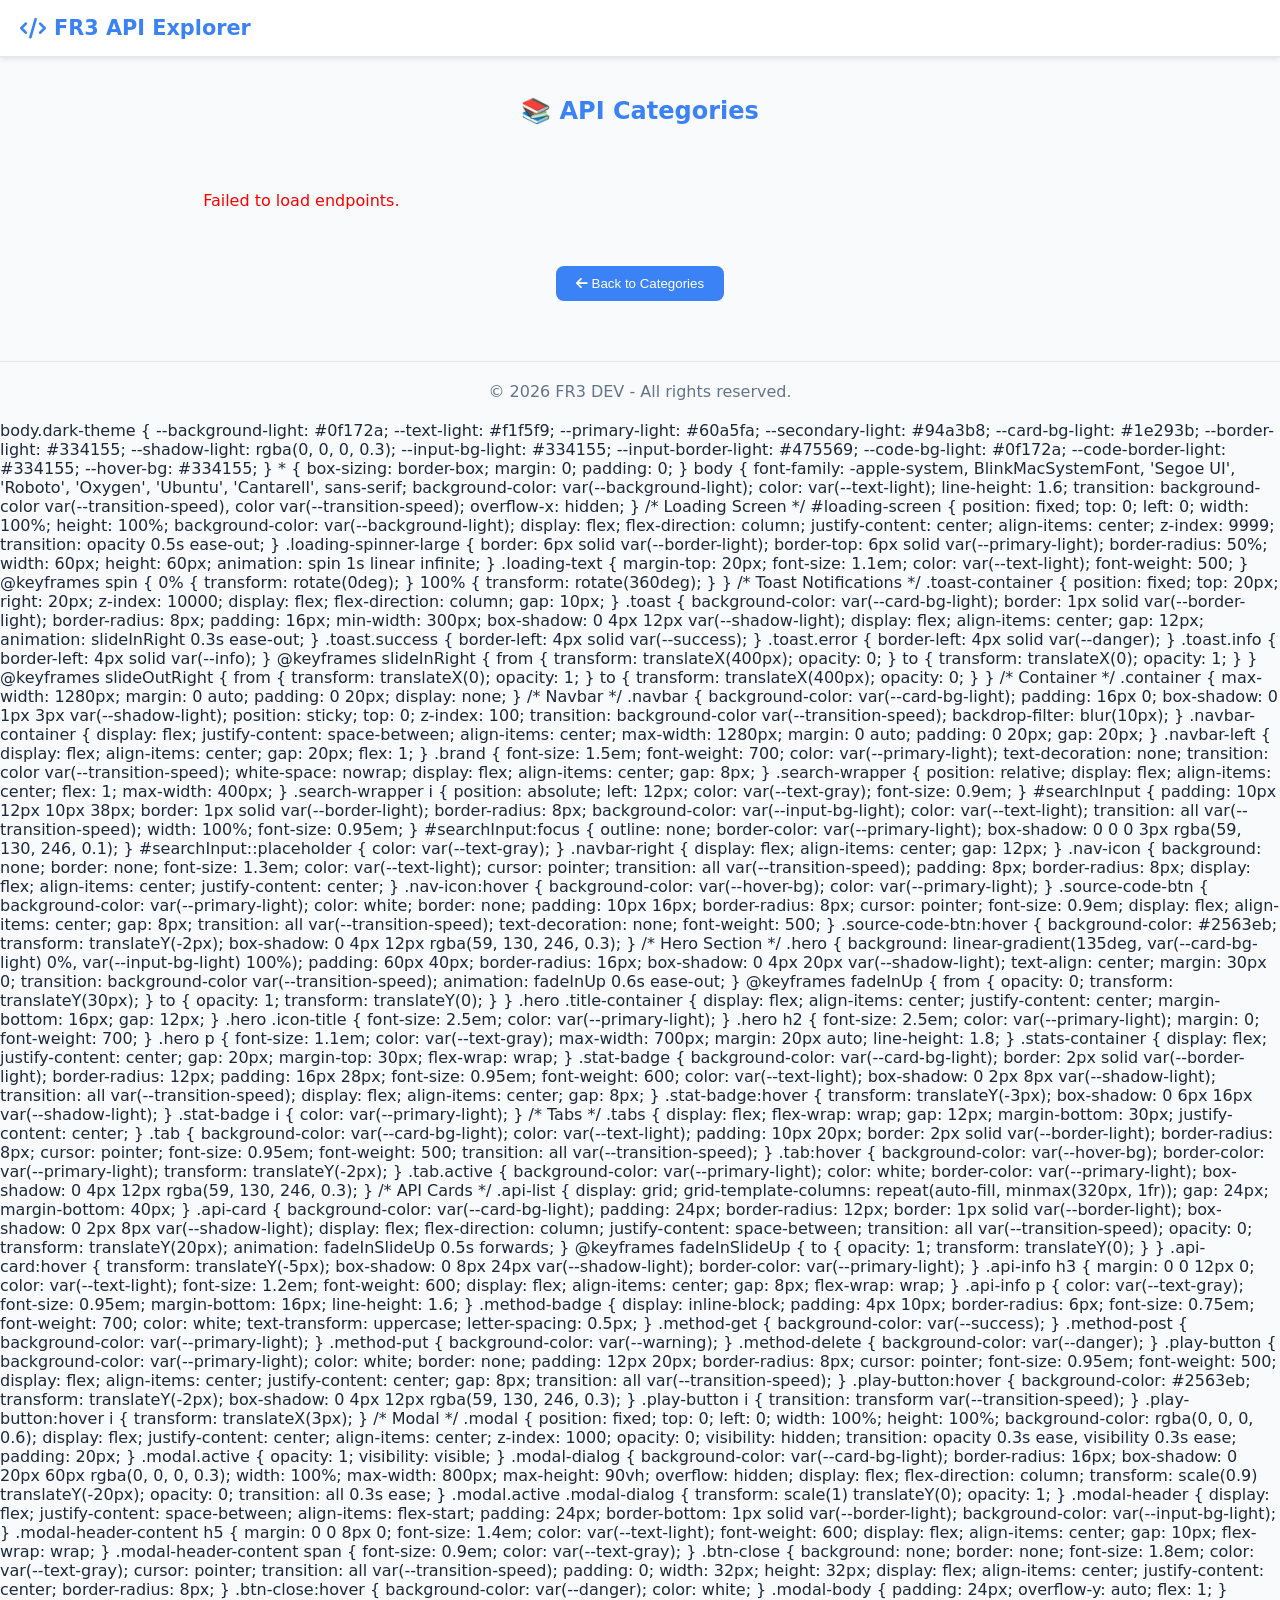
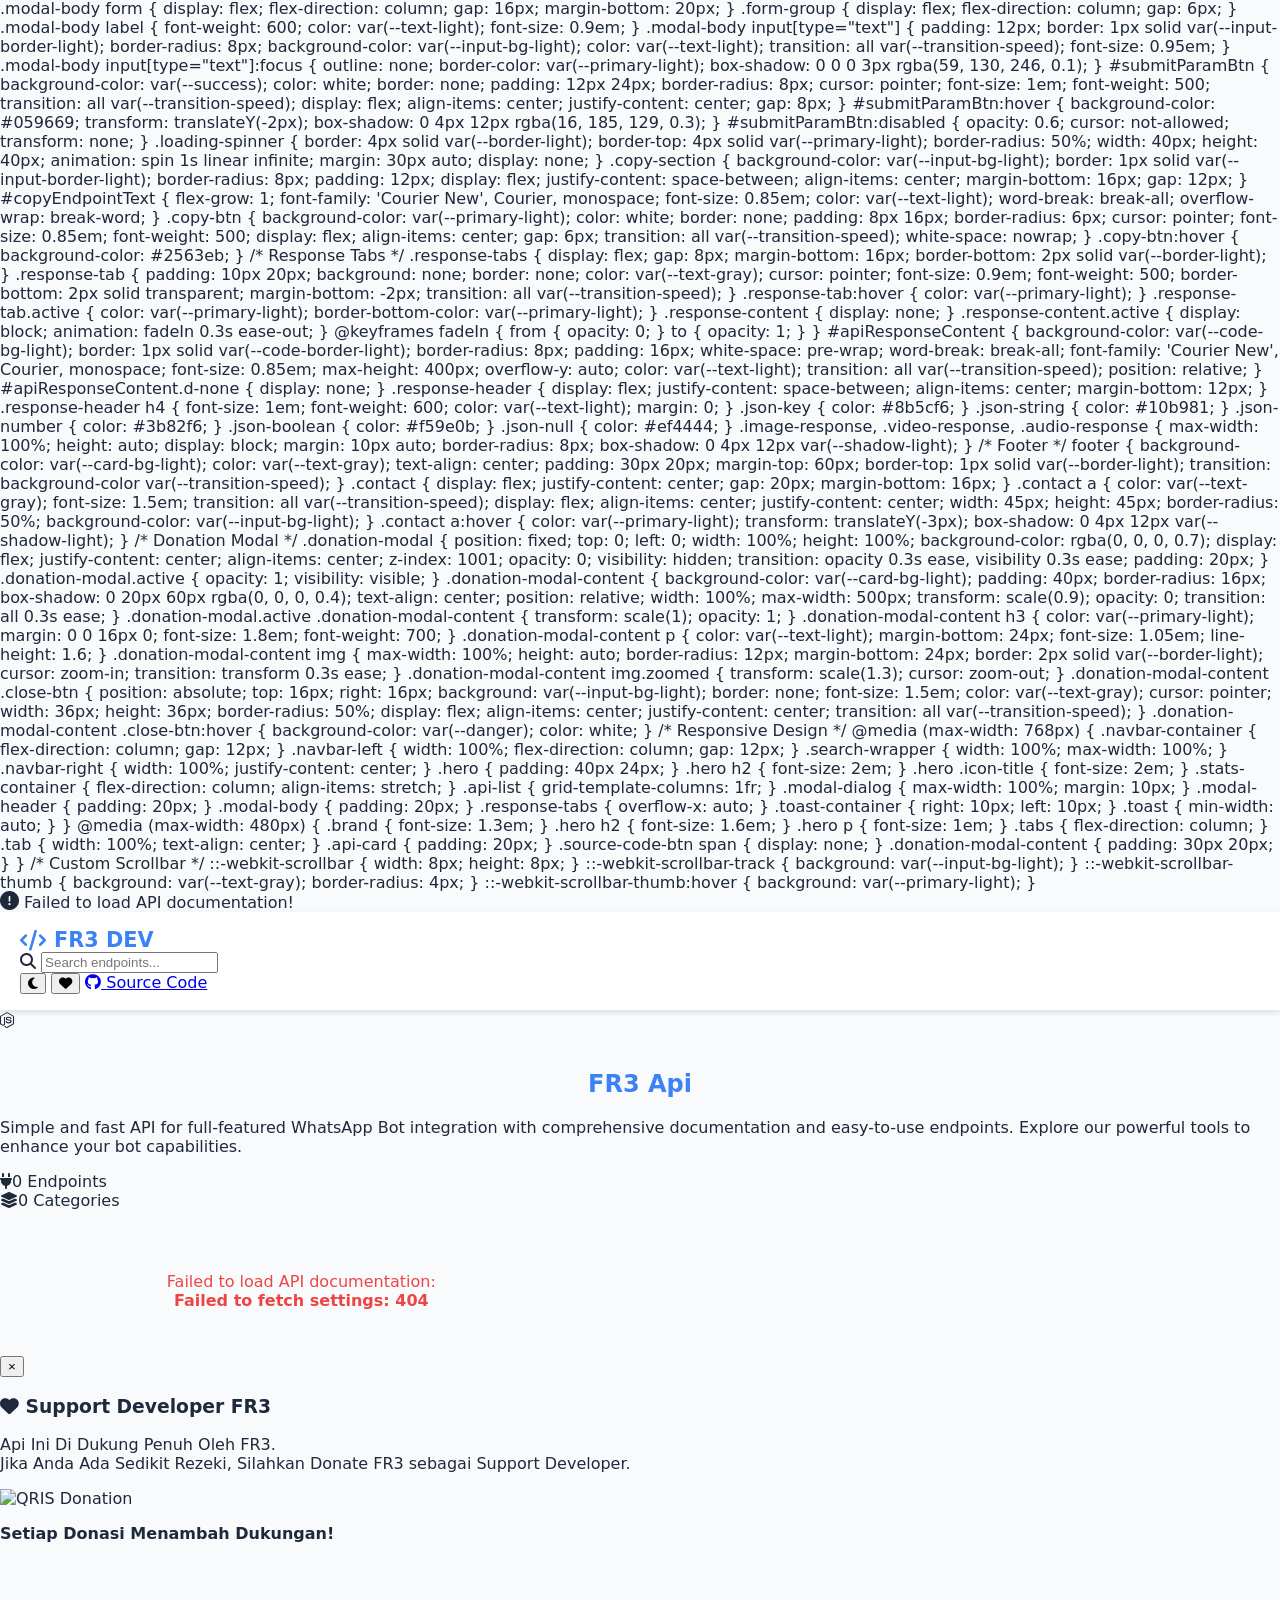
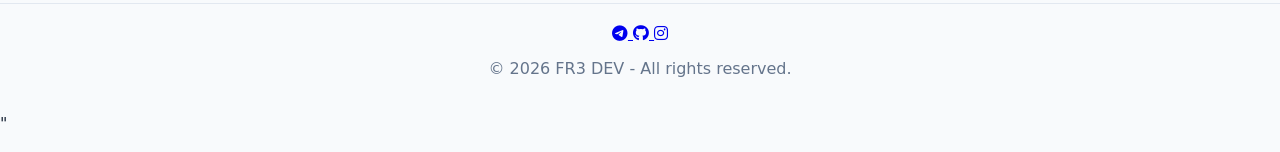
==== commit c7d45fda: "Update index.html" ====
--- a/index.html
+++ b/index.html
@@ -3,13 +3,9 @@
 <head>
   <meta charset="UTF-8" />
   <meta name="viewport" content="width=device-width, initial-scale=1.0"/>
-  <title id="page">API FR3</title>
-  <meta name="description" content="API FR3 adalah lightweight API untuk WhatsApp Bots dengan performa cepat, stabil, dan mudah digunakan. Dukung pengembangan kami dengan donasi!">
-  <meta property="og:title" content="API FR3" />
-  <meta property="og:description" content="API FR3 adalah API ringan dan cepat untuk integrasi WhatsApp Bots. Cocok untuk developer yang butuh solusi efisien. Dukung kami dengan donasi untuk pengembangan lebih lanjut!" />
-  <meta property="og:image" content="https://img1.pixhost.to/images/7125/620815169_desta.jpg" />
-  <meta property="og:url" content="https://api.nvidiabotz.xyz/" />
-  <link id="icon" rel="icon" href="https://img1.pixhost.to/images/7125/620815169_desta.jpg" type="image/png">  
+  <title>API FR3 - Explorer</title>
+  <meta name="description" content="FR3 API Explorer - Fast, stable, and developer-friendly API for WhatsApp and AI bots.">
+  <link rel="icon" href="https://img1.pixhost.to/images/7125/620815169_desta.jpg" type="image/png">  
   <link href="https://fonts.googleapis.com/icon?family=Material+Icons" rel="stylesheet">
   <link rel="stylesheet" href="https://cdnjs.cloudflare.com/ajax/libs/font-awesome/6.5.0/css/all.min.css" />
   <style>
@@ -23,18 +19,320 @@
       --shadow-light: rgba(0, 0, 0, 0.1);
       --input-bg-light: #f1f5f9;
       --input-border-light: #cbd5e1;
-      --code-bg-light: #f8fafc;
-      --code-border-light: #e2e8f0;
       --success: #10b981;
       --danger: #ef4444;
-      --warning: #f59e0b;
       --info: #06b6d4;
-      --text-gray: #64748b;
-      --hover-bg: #f1f5f9;
-      --transition-speed: 0.2s ease-in-out;
-    }
-
-    body.dark-theme {
+    }
+
+    body {
+      font-family: system-ui, sans-serif;
+      background-color: var(--background-light);
+      color: var(--text-light);
+      margin: 0;
+      transition: background .2s;
+    }
+
+    .navbar {
+      background: var(--card-bg-light);
+      padding: 16px 20px;
+      display: flex;
+      justify-content: space-between;
+      align-items: center;
+      border-bottom: 1px solid var(--border-light);
+      box-shadow: 0 2px 5px var(--shadow-light);
+      position: sticky;
+      top: 0;
+      z-index: 99;
+    }
+
+    .brand {
+      display: flex;
+      align-items: center;
+      gap: 8px;
+      color: var(--primary-light);
+      font-weight: bold;
+      font-size: 1.3rem;
+      text-decoration: none;
+    }
+
+    .category-list, .api-list {
+      display: grid;
+      grid-template-columns: repeat(auto-fill, minmax(280px, 1fr));
+      gap: 16px;
+      padding: 30px;
+      max-width: 1000px;
+      margin: auto;
+    }
+
+    .category, .api-card {
+      background: var(--card-bg-light);
+      border: 1px solid var(--border-light);
+      border-radius: 12px;
+      padding: 20px;
+      cursor: pointer;
+      transition: all .2s;
+      box-shadow: 0 2px 6px var(--shadow-light);
+    }
+
+    .category:hover, .api-card:hover {
+      transform: translateY(-4px);
+      border-color: var(--primary-light);
+      box-shadow: 0 4px 12px var(--shadow-light);
+    }
+
+    h2 {
+      text-align: center;
+      margin-top: 40px;
+      color: var(--primary-light);
+    }
+
+    .hidden { display: none; }
+
+    .back-btn {
+      display: block;
+      margin: 10px auto 0;
+      background: var(--primary-light);
+      color: #fff;
+      border: none;
+      border-radius: 8px;
+      padding: 10px 20px;
+      cursor: pointer;
+      font-weight: 500;
+      transition: all .2s;
+    }
+
+    .back-btn:hover { background: #2563eb; transform: translateY(-2px); }
+
+    footer {
+      text-align: center;
+      padding: 20px;
+      color: #64748b;
+      border-top: 1px solid var(--border-light);
+      margin-top: 60px;
+    }
+
+    .play-button {
+      background-color: var(--primary-light);
+      color: white;
+      border: none;
+      padding: 10px 16px;
+      border-radius: 8px;
+      cursor: pointer;
+      font-size: 0.9em;
+      display: flex;
+      align-items: center;
+      justify-content: center;
+      gap: 6px;
+      transition: all .2s;
+      margin-top: 10px;
+    }
+
+    .play-button:hover {
+      background: #2563eb;
+      transform: translateY(-2px);
+    }
+
+    /* Modal Style */
+    .modal {
+      position: fixed;
+      top: 0; left: 0; right: 0; bottom: 0;
+      background: rgba(0,0,0,0.6);
+      display: flex;
+      justify-content: center;
+      align-items: center;
+      z-index: 999;
+      opacity: 0;
+      visibility: hidden;
+      transition: all .3s;
+    }
+    .modal.active { opacity: 1; visibility: visible; }
+
+    .modal-dialog {
+      background: var(--card-bg-light);
+      padding: 20px;
+      border-radius: 12px;
+      width: 90%;
+      max-width: 700px;
+      max-height: 90vh;
+      overflow-y: auto;
+      box-shadow: 0 10px 30px rgba(0,0,0,0.3);
+    }
+
+    .modal-header {
+      display: flex;
+      justify-content: space-between;
+      align-items: center;
+      border-bottom: 1px solid var(--border-light);
+      padding-bottom: 10px;
+      margin-bottom: 15px;
+    }
+
+    .btn-close {
+      border: none;
+      background: none;
+      font-size: 1.4rem;
+      color: var(--danger);
+      cursor: pointer;
+    }
+
+    pre {
+      background: var(--input-bg-light);
+      padding: 10px;
+      border-radius: 8px;
+      font-family: monospace;
+      white-space: pre-wrap;
+      overflow-x: auto;
+    }
+  </style>
+</head>
+
+<body>
+  <header class="navbar">
+    <a href="#" class="brand"><i class="fas fa-code"></i> FR3 API Explorer</a>
+  </header>
+
+  <main>
+    <h2 id="sectionTitle">📚 API Categories</h2>
+
+    <div id="categoryContainer" class="category-list"></div>
+    <div id="endpointContainer" class="api-list hidden"></div>
+    <button id="backButton" class="back-btn hidden"><i class="fas fa-arrow-left"></i> Back to Categories</button>
+  </main>
+
+  <footer>
+    © <span id="year"></span> FR3 DEV - All rights reserved.
+  </footer>
+
+  <!-- Modal -->
+  <div id="apiModal" class="modal">
+    <div class="modal-dialog">
+      <div class="modal-header">
+        <h3 id="modalTitle"></h3>
+        <button class="btn-close" id="closeModal">&times;</button>
+      </div>
+      <div class="modal-body">
+        <p id="modalDesc"></p>
+        <pre id="modalPath"></pre>
+        <button class="play-button" id="tryButton"><i class="fas fa-paper-plane"></i> Try It</button>
+        <div id="responseOutput"></div>
+      </div>
+    </div>
+  </div>
+
+  <script>
+  document.addEventListener("DOMContentLoaded", async () => {
+    const categoryContainer = document.getElementById("categoryContainer");
+    const endpointContainer = document.getElementById("endpointContainer");
+    const backButton = document.getElementById("backButton");
+    const sectionTitle = document.getElementById("sectionTitle");
+    const modal = document.getElementById("apiModal");
+    const closeModal = document.getElementById("closeModal");
+    const modalTitle = document.getElementById("modalTitle");
+    const modalDesc = document.getElementById("modalDesc");
+    const modalPath = document.getElementById("modalPath");
+    const tryButton = document.getElementById("tryButton");
+    const responseOutput = document.getElementById("responseOutput");
+
+    document.getElementById("year").textContent = new Date().getFullYear();
+
+    let endpoints = {};
+
+    // Fetch API endpoint list
+    try {
+      const res = await fetch("/endpoints");
+      endpoints = await res.json();
+    } catch (err) {
+      categoryContainer.innerHTML = "<p style='text-align:center;color:red;'>Failed to load endpoints.</p>";
+      console.error(err);
+      return;
+    }
+
+    // Render Category List
+    const renderCategories = () => {
+      sectionTitle.textContent = "📚 API Categories";
+      categoryContainer.classList.remove("hidden");
+      endpointContainer.classList.add("hidden");
+      backButton.classList.add("hidden");
+
+      categoryContainer.innerHTML = "";
+      Object.keys(endpoints).forEach(cat => {
+        const div = document.createElement("div");
+        div.className = "category";
+        div.innerHTML = `<h3>${cat}</h3><p>${endpoints[cat].length} endpoints</p>`;
+        div.addEventListener("click", () => renderEndpoints(cat));
+        categoryContainer.appendChild(div);
+      });
+    };
+
+    // Render Endpoint List of selected category
+    const renderEndpoints = (category) => {
+      sectionTitle.textContent = `📂 ${category} Endpoints`;
+      categoryContainer.classList.add("hidden");
+      endpointContainer.classList.remove("hidden");
+      backButton.classList.remove("hidden");
+
+      endpointContainer.innerHTML = "";
+      endpoints[category].forEach(api => {
+        const card = document.createElement("div");
+        card.className = "api-card";
+        card.innerHTML = `
+          <h4>${api.name}</h4>
+          <p>${api.desc || "No description"}</p>
+          <button class="play-button" data-path="${api.path}" data-name="${api.name}" data-desc="${api.desc}">
+            <i class="fas fa-arrow-right"></i> Try It
+          </button>
+        `;
+        endpointContainer.appendChild(card);
+      });
+    };
+
+    // Back button
+    backButton.addEventListener("click", renderCategories);
+
+    // Open Modal
+    document.body.addEventListener("click", (e) => {
+      if (e.target.classList.contains("play-button")) {
+        const btn = e.target.closest(".play-button");
+        const path = btn.dataset.path;
+        const name = btn.dataset.name;
+        const desc = btn.dataset.desc;
+
+        modalTitle.textContent = name;
+        modalDesc.textContent = desc;
+        modalPath.textContent = window.location.origin + path;
+        responseOutput.innerHTML = "";
+        modal.classList.add("active");
+
+        tryButton.onclick = async () => {
+          responseOutput.innerHTML = "Loading...";
+          try {
+            const response = await fetch(path.startsWith("/") ? path : "/" + path);
+            const type = response.headers.get("content-type");
+            if (type && type.includes("application/json")) {
+              const data = await response.json();
+              responseOutput.innerHTML = `<pre>${JSON.stringify(data, null, 2)}</pre>`;
+            } else {
+              responseOutput.innerHTML = "<p>Response not JSON or empty.</p>";
+            }
+          } catch (err) {
+            responseOutput.innerHTML = `<p style="color:red;">Error: ${err.message}</p>`;
+          }
+        };
+      }
+    });
+
+    // Close Modal
+    closeModal.addEventListener("click", () => modal.classList.remove("active"));
+    modal.addEventListener("click", (e) => {
+      if (e.target === modal) modal.classList.remove("active");
+    });
+
+    // Initialize
+    renderCategories();
+  });
+  </script>
+</body>
+</html>    body.dark-theme {
       --background-light: #0f172a;
       --text-light: #f1f5f9;
       --primary-light: #60a5fa;
@@ -1783,3 +2081,4 @@
 </body>
 </html>
 "
+
